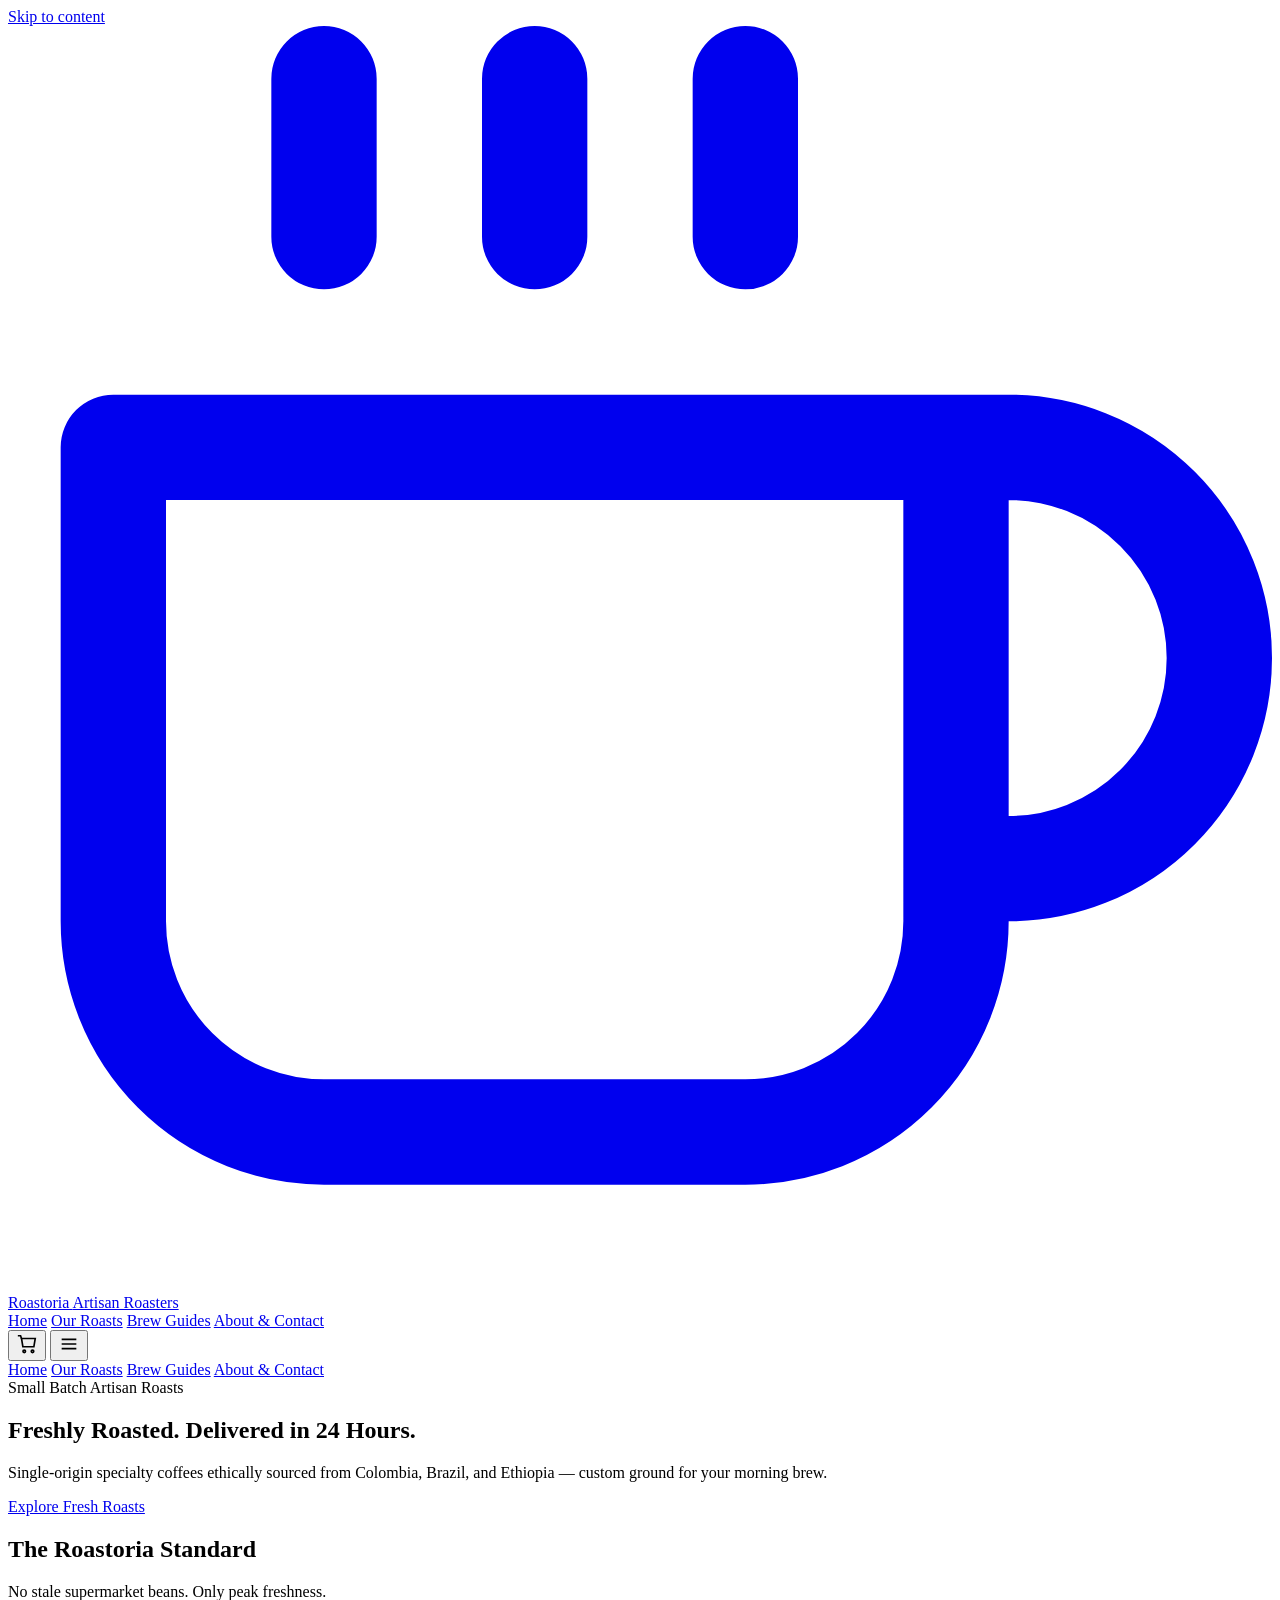
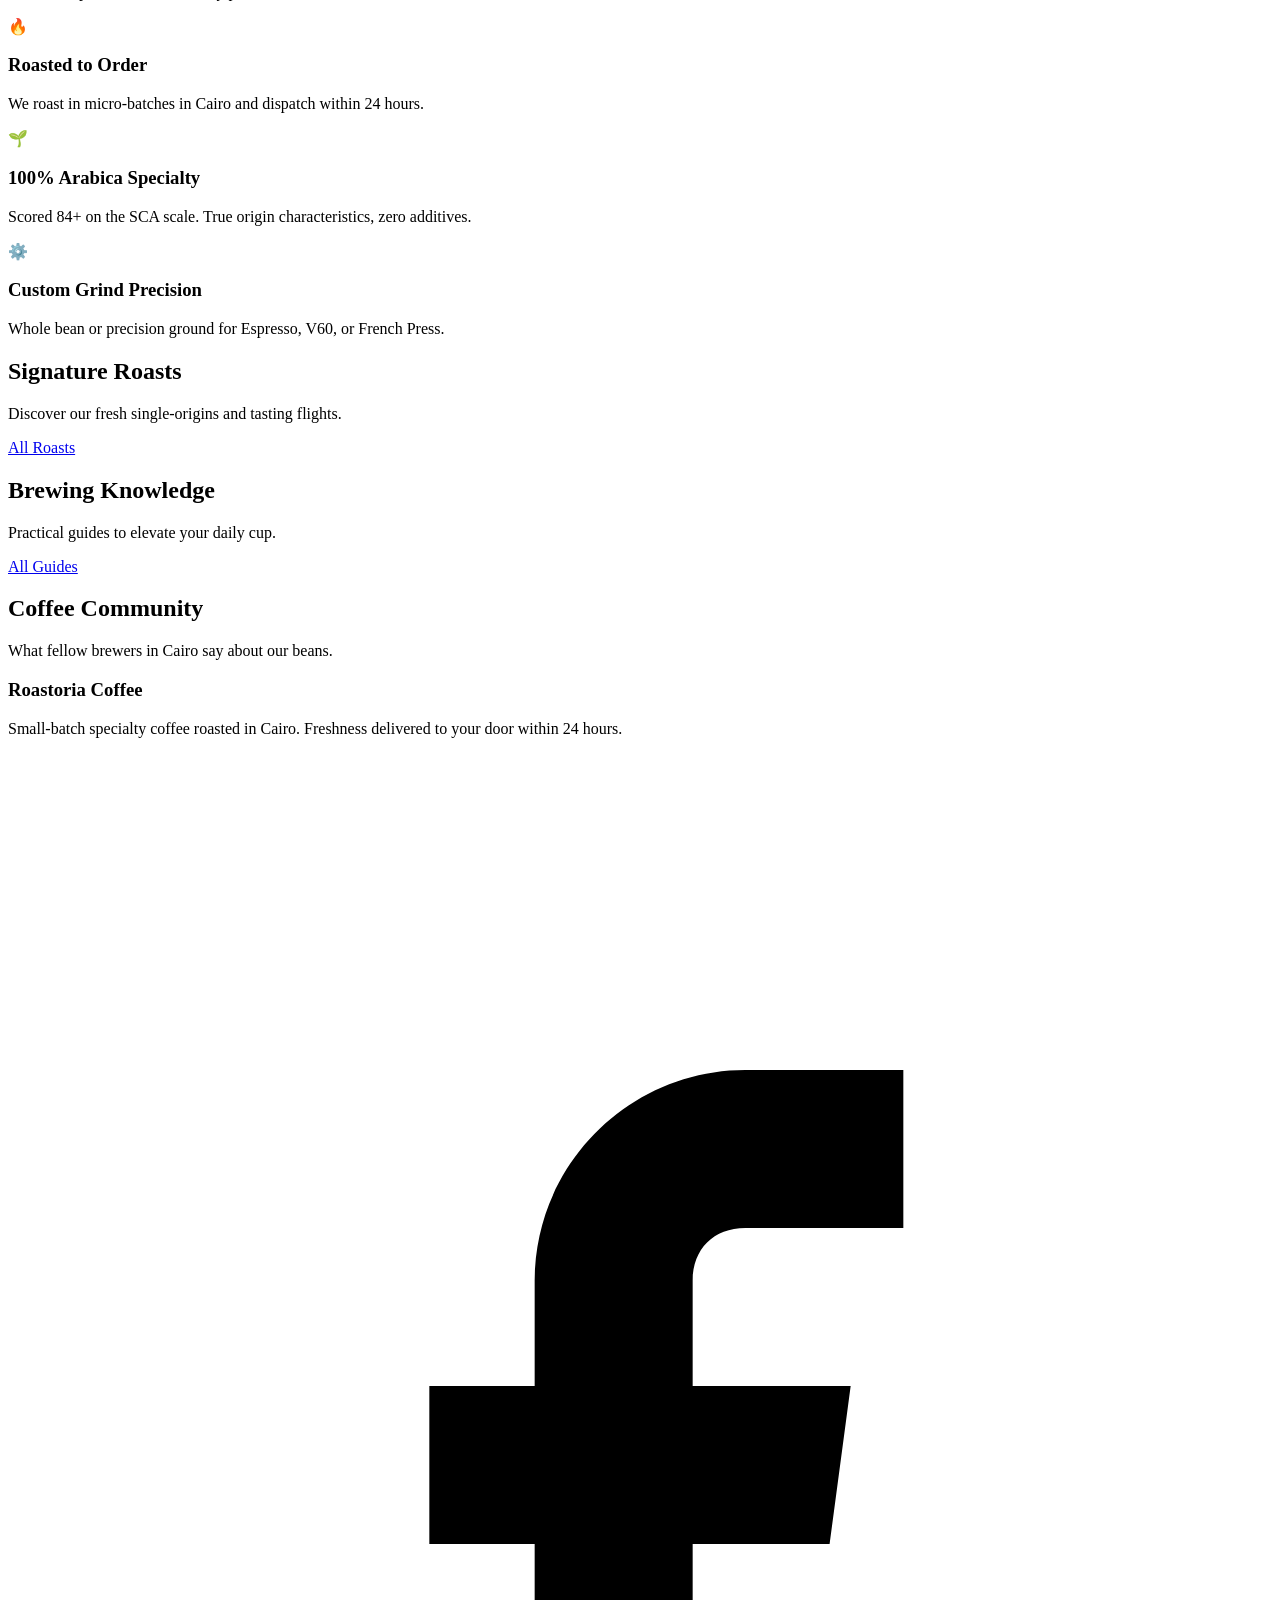
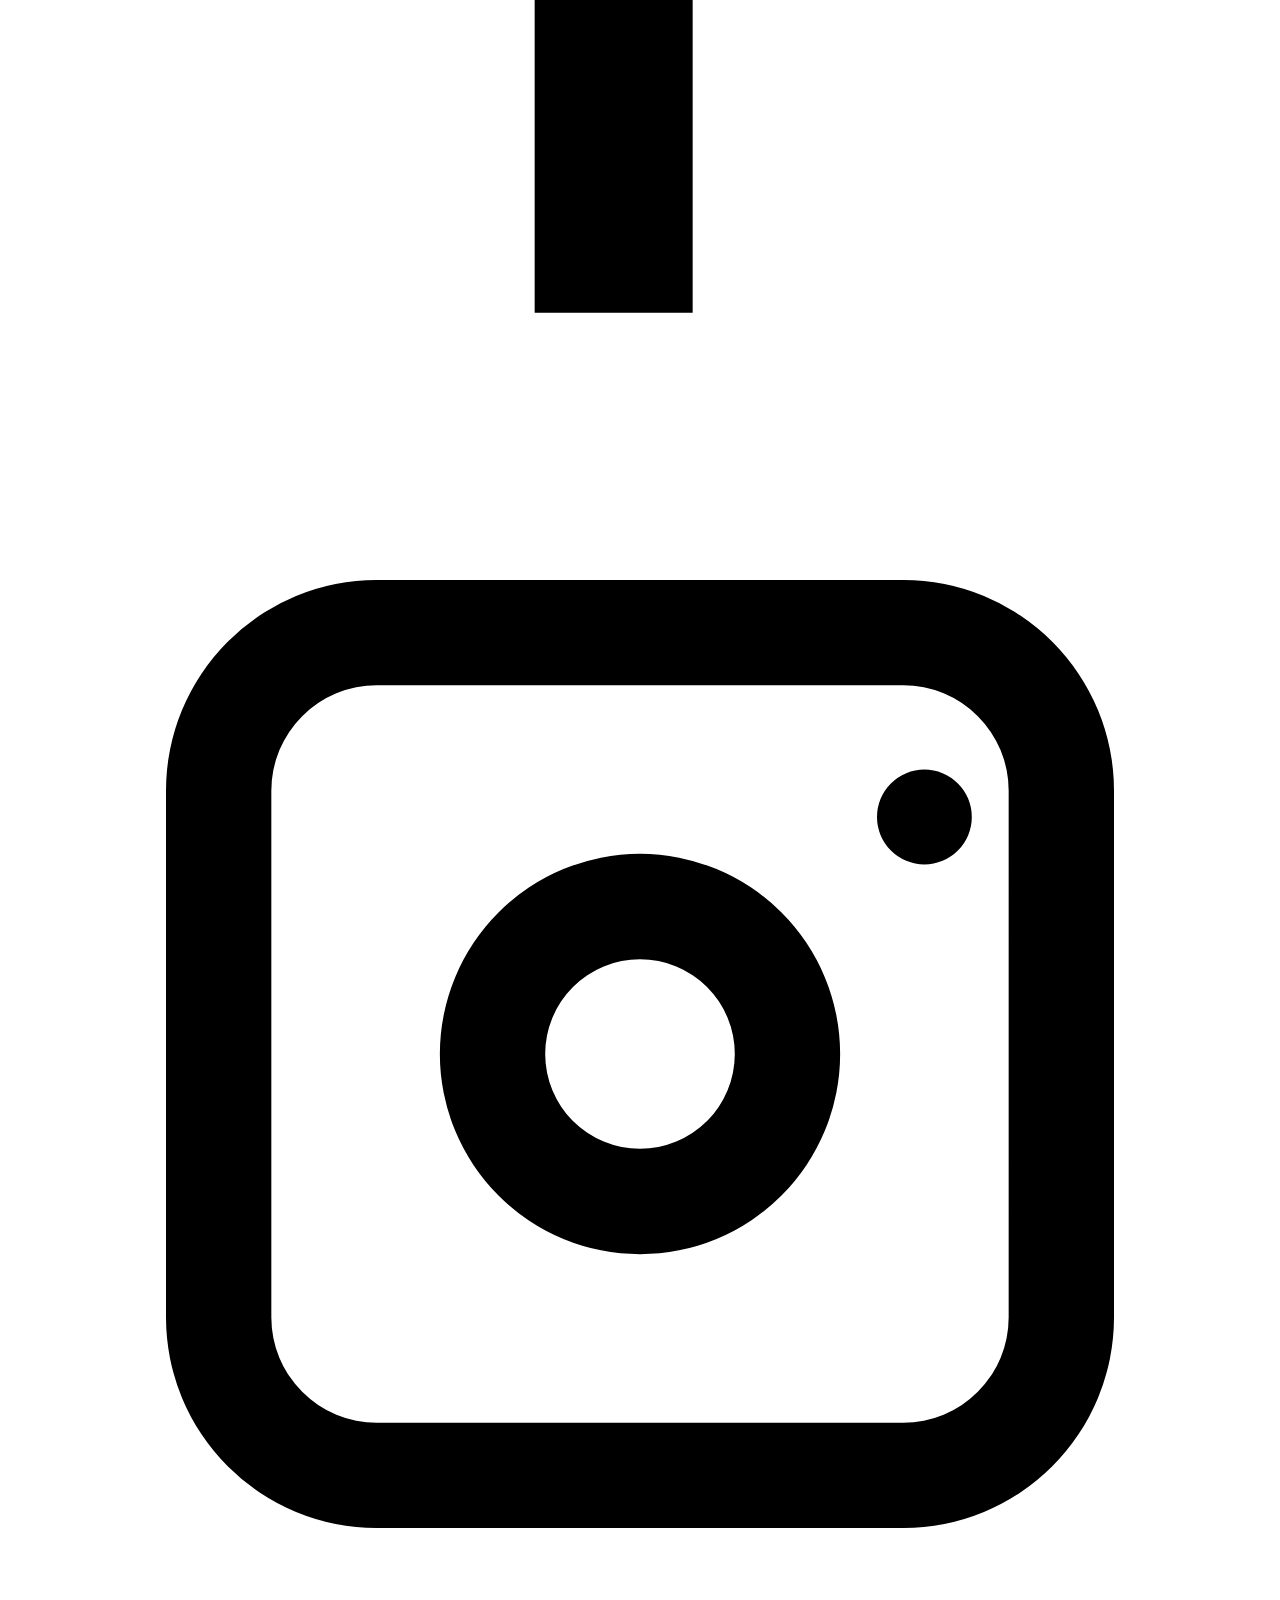
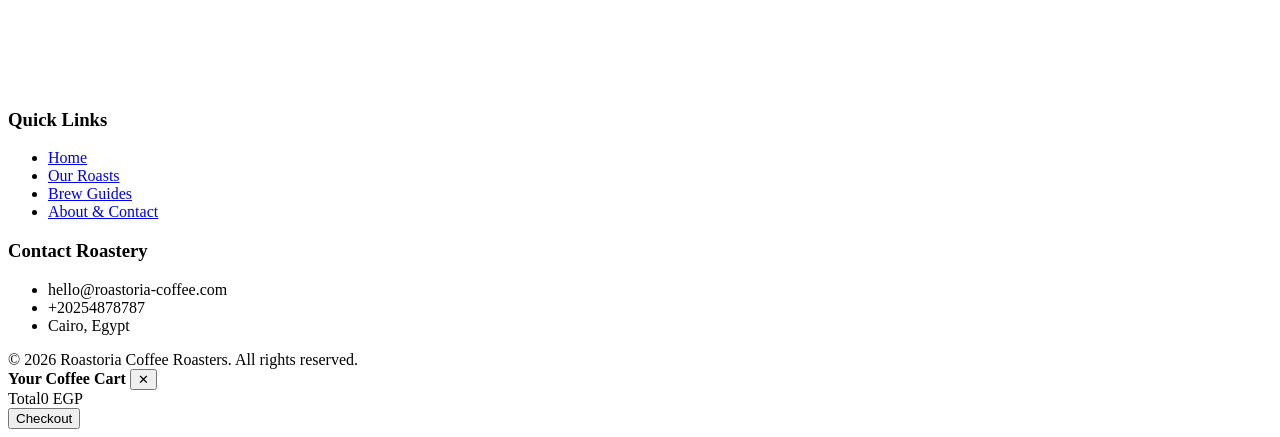
==== index.html @ 7a694ca4 "Add files via upload" ====
<!DOCTYPE html>
<html lang="en" dir="ltr">
<head>
  <meta charset="UTF-8">
  <meta name="viewport" content="width=device-width, initial-scale=1">
  <meta name="description" content="Roastoria — Freshly roasted specialty coffee, delivered to your door in 24 hours.">
  <title>Roastoria | Fresh Specialty Coffee</title>
  <link rel="icon" href="favicon.svg" type="image/svg+xml">
  <link rel="preconnect" href="https://fonts.googleapis.com">
  <link rel="preconnect" href="https://fonts.gstatic.com" crossorigin>
  <link href="https://fonts.googleapis.com/css2?family=Poppins:wght@600;700;800&family=Nunito:wght@400;600;700&display=swap" rel="stylesheet">
  <link rel="stylesheet" href="css/style.css">
</head>
<body data-page="home">
  <a class="skip-link" href="#main">Skip to content</a>

  <header class="header">
    <div class="header__inner">
      <a class="logo" href="index.html" aria-label="Roastoria — Home">
        <span class="logo__mark" aria-hidden="true">
          <svg viewBox="0 0 24 24" fill="none"><path d="M18 8h1a4 4 0 0 1 0 8h-1M2 8h16v9a4 4 0 0 1-4 4H6a4 4 0 0 1-4-4V8zM6 1v3M10 1v3M14 1v3" stroke="currentColor" stroke-width="2" stroke-linecap="round" stroke-linejoin="round"/></svg>
        </span>
        Roastoria
        <span>Artisan Roasters</span>
      </a>
      <nav class="nav" aria-label="Main Navigation">
        <a href="index.html" data-nav="home">Home</a>
        <a href="products.html" data-nav="products">Our Roasts</a>
        <a href="blog.html" data-nav="blog">Brew Guides</a>
        <a href="about.html" data-nav="about">About & Contact</a>
      </nav>
      <div class="header__actions">
        <button class="icon-btn" type="button" data-open-cart aria-label="Shopping Cart">
          <svg width="22" height="22" viewBox="0 0 24 24" fill="none" stroke="currentColor" stroke-width="1.8"><path d="M6 6h15l-1.5 9h-12z"/><path d="M6 6 5 3H2"/><circle cx="9" cy="20" r="1.4"/><circle cx="18" cy="20" r="1.4"/></svg>
          <span class="cart-count" data-cart-count hidden>0</span>
        </button>
        <button class="icon-btn menu-btn" type="button" data-open-menu aria-label="Open Menu">
          <svg width="22" height="22" viewBox="0 0 24 24" fill="none" stroke="currentColor" stroke-width="1.8"><path d="M4 7h16M4 12h16M4 17h16"/></svg>
        </button>
      </div>
    </div>
  </header>

  <div class="nav-overlay" data-close></div>
  <nav class="mobile-nav" aria-label="Mobile Navigation">
    <a href="index.html" data-nav="home">Home</a>
    <a href="products.html" data-nav="products">Our Roasts</a>
    <a href="blog.html" data-nav="blog">Brew Guides</a>
    <a href="about.html" data-nav="about">About & Contact</a>
  </nav>

  <main id="main">
    <section class="hero">
      <div class="container">
        <div class="hero__card" style="background-image:url('https://images.unsplash.com/photo-1447933601403-0c6688de566e?auto=format&fit=crop&w=1600&q=75')">
          <div class="hero__content">
            <div class="eyebrow">Small Batch Artisan Roasts</div>
            <h1>Freshly Roasted. Delivered in 24 Hours.</h1>
            <p>Single-origin specialty coffees ethically sourced from Colombia, Brazil, and Ethiopia — custom ground for your morning brew.</p>
            <a class="btn btn--primary" href="products.html">Explore Fresh Roasts</a>
          </div>
        </div>
      </div>
    </section>

    <section class="section" aria-labelledby="benefits-title">
      <div class="container">
        <div class="section__head">
          <div>
            <h2 id="benefits-title">The Roastoria Standard</h2>
            <p class="muted">No stale supermarket beans. Only peak freshness.</p>
          </div>
        </div>
        <div class="benefits">
          <article class="benefit">
            <div class="benefit__icon" aria-hidden="true">🔥</div>
            <div>
              <h3>Roasted to Order</h3>
              <p>We roast in micro-batches in Cairo and dispatch within 24 hours.</p>
            </div>
          </article>
          <article class="benefit">
            <div class="benefit__icon" aria-hidden="true">🌱</div>
            <div>
              <h3>100% Arabica Specialty</h3>
              <p>Scored 84+ on the SCA scale. True origin characteristics, zero additives.</p>
            </div>
          </article>
          <article class="benefit">
            <div class="benefit__icon" aria-hidden="true">⚙️</div>
            <div>
              <h3>Custom Grind Precision</h3>
              <p>Whole bean or precision ground for Espresso, V60, or French Press.</p>
            </div>
          </article>
        </div>
      </div>
    </section>

    <section class="section section--alt" aria-labelledby="featured-title">
      <div class="container">
        <div class="section__head">
          <div>
            <h2 id="featured-title">Signature Roasts</h2>
            <p class="muted">Discover our fresh single-origins and tasting flights.</p>
          </div>
          <a class="btn btn--ghost btn--sm" href="products.html">All Roasts</a>
        </div>
        <div class="grid grid--4" data-featured></div>
      </div>
    </section>

    <section class="section" aria-labelledby="articles-title">
      <div class="container">
        <div class="section__head">
          <div>
            <h2 id="articles-title">Brewing Knowledge</h2>
            <p class="muted">Practical guides to elevate your daily cup.</p>
          </div>
          <a class="btn btn--ghost btn--sm" href="blog.html">All Guides</a>
        </div>
        <div class="grid grid--3" data-home-articles></div>
      </div>
    </section>

    <section class="section section--alt" aria-labelledby="reviews-title">
      <div class="container">
        <div class="section__head">
          <div>
            <h2 id="reviews-title">Coffee Community</h2>
            <p class="muted">What fellow brewers in Cairo say about our beans.</p>
          </div>
        </div>
        <div class="grid grid--3" data-reviews></div>
      </div>
    </section>
  </main>

  <footer class="footer">
    <div class="container footer__grid">
      <div>
        <h3>Roastoria Coffee</h3>
        <p>Small-batch specialty coffee roasted in Cairo. Freshness delivered to your door within 24 hours.</p>
        <div class="footer__social">
          <a href="https://www.facebook.com/" target="_blank" rel="noopener noreferrer" aria-label="Facebook"><svg viewBox="0 0 24 24"><path d="M14 9h3V6h-3c-2.2 0-4 1.8-4 4v2H8v3h2v7h3v-7h2.6l.4-3H13v-2c0-.6.4-1 1-1z"/></svg></a>
          <a href="https://www.instagram.com/" target="_blank" rel="noopener noreferrer" aria-label="Instagram"><svg viewBox="0 0 24 24"><path d="M7 3h10a4 4 0 0 1 4 4v10a4 4 0 0 1-4 4H7a4 4 0 0 1-4-4V7a4 4 0 0 1 4-4zm10 2H7a2 2 0 0 0-2 2v10a2 2 0 0 0 2 2h10a2 2 0 0 0 2-2V7a2 2 0 0 0-2-2zm-5 3.2A3.8 3.8 0 1 1 8.2 12 3.8 3.8 0 0 1 12 8.2zm0 2A1.8 1.8 0 1 0 13.8 12 1.8 1.8 0 0 0 12 10.2zM17.4 6.6a.9.9 0 1 1-.9.9.9.9 0 0 1 .9-.9z"/></svg></a>
        </div>
      </div>
      <div>
        <h3>Quick Links</h3>
        <ul>
          <li><a href="index.html">Home</a></li>
          <li><a href="products.html">Our Roasts</a></li>
          <li><a href="blog.html">Brew Guides</a></li>
          <li><a href="about.html">About & Contact</a></li>
        </ul>
      </div>
      <div>
        <h3>Contact Roastery</h3>
        <ul>
          <li>hello@roastoria-coffee.com</li>
          <li>+20254878787</li>
          <li>Cairo, Egypt</li>
        </ul>
      </div>
    </div>
    <div class="container footer__copy">© 2026 Roastoria Coffee Roasters. All rights reserved.</div>
  </footer>

  <div class="drawer-overlay" data-drawer-overlay></div>
  <aside class="cart-drawer" aria-label="Shopping Cart">
    <div class="cart-drawer__head">
      <strong>Your Coffee Cart</strong>
      <button class="icon-btn" type="button" data-close aria-label="Close">✕</button>
    </div>
    <div class="cart-drawer__list" data-cart-list></div>
    <div class="cart-drawer__foot">
      <div class="cart-total"><span>Total</span><span data-cart-total>0 EGP</span></div>
      <button class="btn btn--primary" type="button" data-checkout>Checkout</button>
    </div>
  </aside>

  <script src="js/data.js"></script>
  <script src="js/main.js"></script>
</body>
</html>
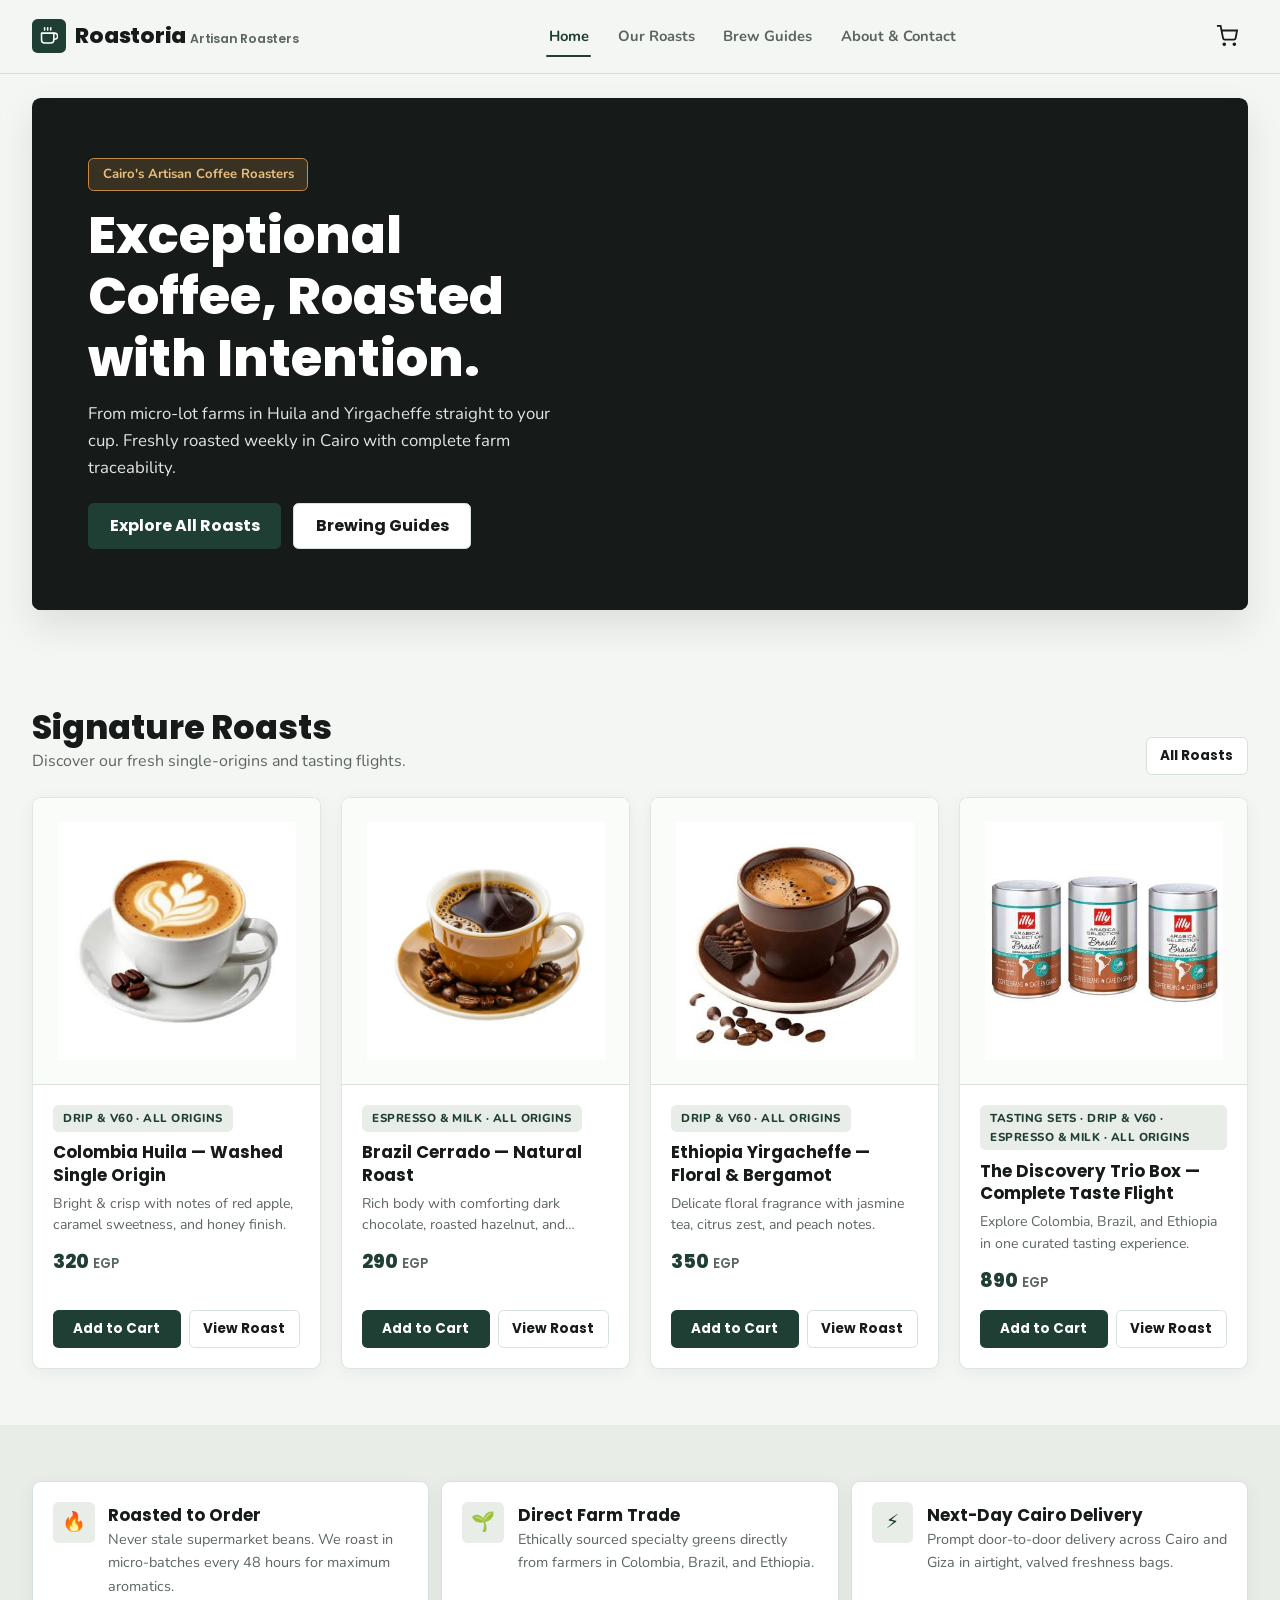
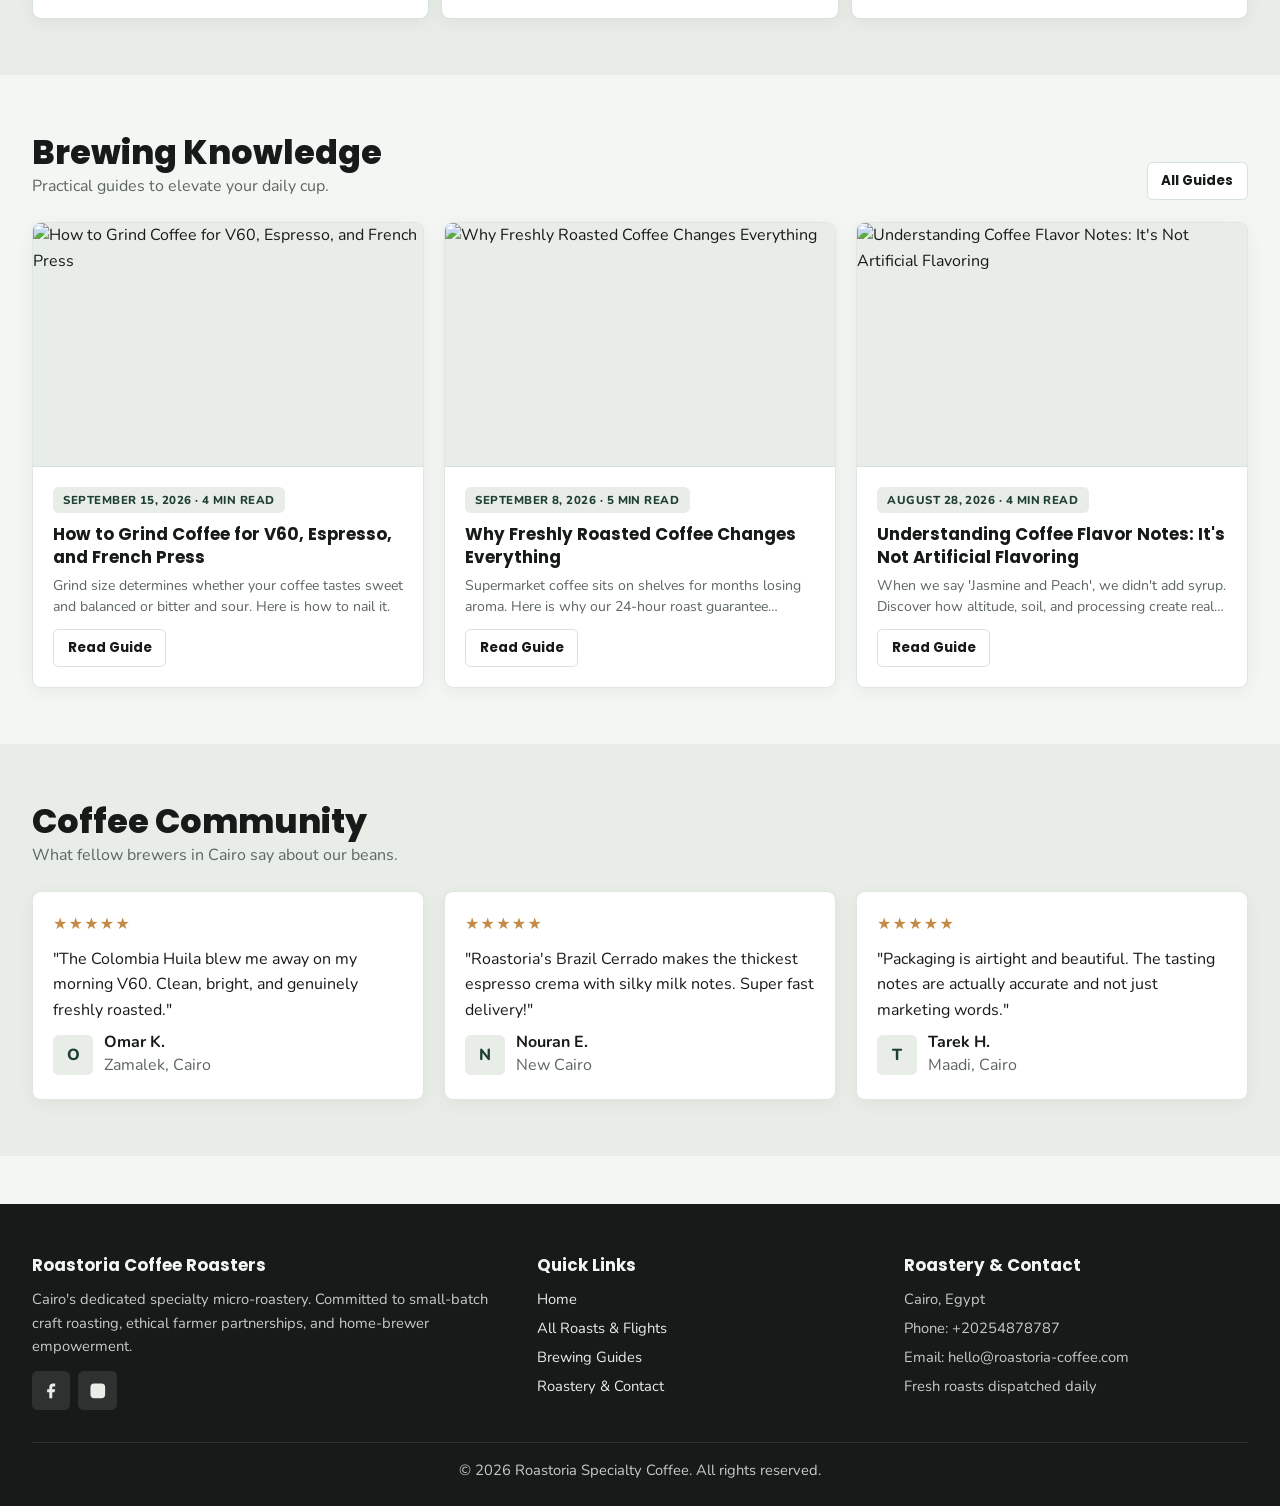
==== commit 47071997: "Add files via upload" ====
--- a/index.html
+++ b/index.html
@@ -1,185 +1,299 @@
 <!DOCTYPE html>
-<html lang="en" dir="ltr">
+<html lang="en">
 <head>
   <meta charset="UTF-8">
-  <meta name="viewport" content="width=device-width, initial-scale=1">
-  <meta name="description" content="Roastoria — Freshly roasted specialty coffee, delivered to your door in 24 hours.">
-  <title>Roastoria | Fresh Specialty Coffee</title>
-  <link rel="icon" href="favicon.svg" type="image/svg+xml">
+  <meta name="viewport" content="width=device-width, initial-scale=1.0">
+  <title>Roastoria — Specialty Coffee Roasters | Cairo</title>
+  <meta name="description" content="Artisan specialty coffee freshly roasted in Cairo, Egypt. Ethical single-origins, handcrafted espresso blends, and curated tasting flights.">
   <link rel="preconnect" href="https://fonts.googleapis.com">
   <link rel="preconnect" href="https://fonts.gstatic.com" crossorigin>
-  <link href="https://fonts.googleapis.com/css2?family=Poppins:wght@600;700;800&family=Nunito:wght@400;600;700&display=swap" rel="stylesheet">
+  <link href="https://fonts.googleapis.com/css2?family=Nunito:wght@400;600;700;800&family=Poppins:wght@600;700;800&display=swap" rel="stylesheet">
   <link rel="stylesheet" href="css/style.css">
 </head>
-<body data-page="home">
-  <a class="skip-link" href="#main">Skip to content</a>
-
+<body>
+  <a href="#main" class="skip-link">Skip to content</a>
+
+  <!-- Header -->
   <header class="header">
     <div class="header__inner">
-      <a class="logo" href="index.html" aria-label="Roastoria — Home">
-        <span class="logo__mark" aria-hidden="true">
-          <svg viewBox="0 0 24 24" fill="none"><path d="M18 8h1a4 4 0 0 1 0 8h-1M2 8h16v9a4 4 0 0 1-4 4H6a4 4 0 0 1-4-4V8zM6 1v3M10 1v3M14 1v3" stroke="currentColor" stroke-width="2" stroke-linecap="round" stroke-linejoin="round"/></svg>
-        </span>
-        Roastoria
-        <span>Artisan Roasters</span>
+      <a href="index.html" class="logo" aria-label="Roastoria Home">
+        <div class="logo__mark">
+          <svg viewBox="0 0 24 24" fill="none" stroke="currentColor" stroke-width="2" stroke-linecap="round" stroke-linejoin="round">
+            <path d="M18 8h1a4 4 0 0 1 0 8h-1"></path>
+            <path d="M2 8h16v9a4 4 0 0 1-4 4H6a4 4 0 0 1-4-4V8z"></path>
+            <line x1="6" y1="1" x2="6" y2="4"></line>
+            <line x1="10" y1="1" x2="10" y2="4"></line>
+            <line x1="14" y1="1" x2="14" y2="4"></line>
+          </svg>
+        </div>
+        <div>Roastoria <span>Artisan Roasters</span></div>
       </a>
+
       <nav class="nav" aria-label="Main Navigation">
-        <a href="index.html" data-nav="home">Home</a>
-        <a href="products.html" data-nav="products">Our Roasts</a>
-        <a href="blog.html" data-nav="blog">Brew Guides</a>
-        <a href="about.html" data-nav="about">About & Contact</a>
+        <a href="index.html" class="is-active">Home</a>
+        <a href="products.html">Our Roasts</a>
+        <a href="articles.html">Brew Guides</a>
+        <a href="about.html">About & Contact</a>
       </nav>
+
       <div class="header__actions">
-        <button class="icon-btn" type="button" data-open-cart aria-label="Shopping Cart">
-          <svg width="22" height="22" viewBox="0 0 24 24" fill="none" stroke="currentColor" stroke-width="1.8"><path d="M6 6h15l-1.5 9h-12z"/><path d="M6 6 5 3H2"/><circle cx="9" cy="20" r="1.4"/><circle cx="18" cy="20" r="1.4"/></svg>
-          <span class="cart-count" data-cart-count hidden>0</span>
+        <button type="button" class="icon-btn" data-cart-toggle aria-label="Open cart">
+          <svg viewBox="0 0 24 24" width="22" height="22" fill="none" stroke="currentColor" stroke-width="2">
+            <circle cx="9" cy="21" r="1"></circle>
+            <circle cx="20" cy="21" r="1"></circle>
+            <path d="M1 1h4l2.68 13.39a2 2 0 0 0 2 1.61h9.72a2 2 0 0 0 2-1.61L23 6H6"></path>
+          </svg>
+          <span class="cart-count" aria-label="Cart items count" style="display:none;">0</span>
         </button>
-        <button class="icon-btn menu-btn" type="button" data-open-menu aria-label="Open Menu">
-          <svg width="22" height="22" viewBox="0 0 24 24" fill="none" stroke="currentColor" stroke-width="1.8"><path d="M4 7h16M4 12h16M4 17h16"/></svg>
+
+        <button type="button" class="icon-btn menu-btn" id="menuToggle" aria-label="Toggle navigation">
+          <svg viewBox="0 0 24 24" width="24" height="24" fill="none" stroke="currentColor" stroke-width="2">
+            <line x1="3" y1="12" x2="21" y2="12"></line>
+            <line x1="3" y1="6" x2="21" y2="6"></line>
+            <line x1="3" y1="18" x2="21" y2="18"></line>
+          </svg>
         </button>
       </div>
     </div>
   </header>
 
-  <div class="nav-overlay" data-close></div>
-  <nav class="mobile-nav" aria-label="Mobile Navigation">
-    <a href="index.html" data-nav="home">Home</a>
-    <a href="products.html" data-nav="products">Our Roasts</a>
-    <a href="blog.html" data-nav="blog">Brew Guides</a>
-    <a href="about.html" data-nav="about">About & Contact</a>
+  <!-- Mobile Navigation Overlay -->
+  <div class="nav-overlay" id="navOverlay"></div>
+  <nav class="mobile-nav" id="mobileNav" aria-label="Mobile Navigation">
+    <a href="index.html" class="is-active">Home</a>
+    <a href="products.html">Our Roasts</a>
+    <a href="articles.html">Brew Guides</a>
+    <a href="about.html">About & Contact</a>
   </nav>
 
   <main id="main">
+    <!-- Hero Section -->
     <section class="hero">
       <div class="container">
-        <div class="hero__card" style="background-image:url('https://images.unsplash.com/photo-1447933601403-0c6688de566e?auto=format&fit=crop&w=1600&q=75')">
+        <div class="hero__card" style="background-image: url('https://images.unsplash.com/photo-1447933601403-0c6688de566e?auto=format&fit=crop&w=1600&q=80');">
           <div class="hero__content">
-            <div class="eyebrow">Small Batch Artisan Roasts</div>
-            <h1>Freshly Roasted. Delivered in 24 Hours.</h1>
-            <p>Single-origin specialty coffees ethically sourced from Colombia, Brazil, and Ethiopia — custom ground for your morning brew.</p>
-            <a class="btn btn--primary" href="products.html">Explore Fresh Roasts</a>
-          </div>
-        </div>
-      </div>
-    </section>
-
-    <section class="section" aria-labelledby="benefits-title">
+            <span class="eyebrow">Cairo's Artisan Coffee Roasters</span>
+            <h1>Exceptional Coffee, Roasted with Intention.</h1>
+            <p>From micro-lot farms in Huila and Yirgacheffe straight to your cup. Freshly roasted weekly in Cairo with complete farm traceability.</p>
+            <div style="display: flex; gap: 0.75rem; flex-wrap: wrap;">
+              <a href="products.html" class="btn btn--primary">Explore All Roasts</a>
+              <a href="articles.html" class="btn btn--ghost">Brewing Guides</a>
+            </div>
+          </div>
+        </div>
+      </div>
+    </section>
+
+    <!-- Signature Roasts (Featured Grid) -->
+    <section class="section">
       <div class="container">
         <div class="section__head">
           <div>
-            <h2 id="benefits-title">The Roastoria Standard</h2>
-            <p class="muted">No stale supermarket beans. Only peak freshness.</p>
-          </div>
-        </div>
+            <h2>Signature Roasts</h2>
+            <p class="muted">Discover our fresh single-origins and tasting flights.</p>
+          </div>
+          <a href="products.html" class="btn btn--ghost btn--sm">All Roasts</a>
+        </div>
+
+        <div class="grid grid--4" id="featuredGrid">
+          <!-- Product 1 -->
+          <article class="product-card" data-category="drip">
+            <a href="product.html?id=1" class="product-card__media">
+              <img src="images/products/p1.jpg" alt="Colombia Huila — Washed Single Origin" loading="lazy">
+            </a>
+            <div class="product-card__body">
+              <span class="badge">Drip & V60 · All Origins</span>
+              <h3><a href="product.html?id=1">Colombia Huila — Washed Single Origin</a></h3>
+              <p>Bright & crisp with notes of red apple, caramel sweetness, and honey finish.</p>
+              <div class="product-card__price">
+                <span class="price">320 <small>EGP</small></span>
+              </div>
+              <div class="card-actions card-actions--dual">
+                <button type="button" class="btn btn--primary btn--sm js-add-cart" data-id="1">Add to Cart</button>
+                <a href="product.html?id=1" class="btn btn--ghost btn--sm">View Roast</a>
+              </div>
+            </div>
+          </article>
+
+          <!-- Product 2 -->
+          <article class="product-card" data-category="espresso">
+            <a href="product.html?id=2" class="product-card__media">
+              <img src="images/products/p2.jpg" alt="Brazil Cerrado — Natural Roast" loading="lazy">
+            </a>
+            <div class="product-card__body">
+              <span class="badge">Espresso & Milk · All Origins</span>
+              <h3><a href="product.html?id=2">Brazil Cerrado — Natural Roast</a></h3>
+              <p>Rich body with comforting dark chocolate, roasted hazelnut, and buttery crema.</p>
+              <div class="product-card__price">
+                <span class="price">290 <small>EGP</small></span>
+              </div>
+              <div class="card-actions card-actions--dual">
+                <button type="button" class="btn btn--primary btn--sm js-add-cart" data-id="2">Add to Cart</button>
+                <a href="product.html?id=2" class="btn btn--ghost btn--sm">View Roast</a>
+              </div>
+            </div>
+          </article>
+
+          <!-- Product 3 -->
+          <article class="product-card" data-category="drip">
+            <a href="product.html?id=3" class="product-card__media">
+              <img src="images/products/p3.jpg" alt="Ethiopia Yirgacheffe — Floral & Bergamot" loading="lazy">
+            </a>
+            <div class="product-card__body">
+              <span class="badge">Drip & V60 · All Origins</span>
+              <h3><a href="product.html?id=3">Ethiopia Yirgacheffe — Floral & Bergamot</a></h3>
+              <p>Delicate floral fragrance with jasmine tea, citrus zest, and peach notes.</p>
+              <div class="product-card__price">
+                <span class="price">350 <small>EGP</small></span>
+              </div>
+              <div class="card-actions card-actions--dual">
+                <button type="button" class="btn btn--primary btn--sm js-add-cart" data-id="3">Add to Cart</button>
+                <a href="product.html?id=3" class="btn btn--ghost btn--sm">View Roast</a>
+              </div>
+            </div>
+          </article>
+
+          <!-- Product 4 -->
+          <article class="product-card" data-category="bundles">
+            <a href="product.html?id=4" class="product-card__media">
+              <img src="images/products/p4.jpg" alt="The Discovery Trio Box — Complete Taste Flight" loading="lazy">
+            </a>
+            <div class="product-card__body">
+              <span class="badge">Tasting Sets · Drip & V60 · Espresso & Milk</span>
+              <h3><a href="product.html?id=4">The Discovery Trio Box — Complete Taste Flight</a></h3>
+              <p>Explore Colombia, Brazil, and Ethiopia in one curated tasting experience.</p>
+              <div class="product-card__price">
+                <span class="price">890 <small>EGP</small></span>
+              </div>
+              <div class="card-actions card-actions--dual">
+                <button type="button" class="btn btn--primary btn--sm js-add-cart" data-id="4">Add to Cart</button>
+                <a href="product.html?id=4" class="btn btn--ghost btn--sm">View Roast</a>
+              </div>
+            </div>
+          </article>
+        </div>
+      </div>
+    </section>
+
+    <!-- Value Propositions / Benefits -->
+    <section class="section section--alt">
+      <div class="container">
         <div class="benefits">
-          <article class="benefit">
-            <div class="benefit__icon" aria-hidden="true">🔥</div>
+          <div class="benefit">
+            <div class="benefit__icon">🔥</div>
             <div>
               <h3>Roasted to Order</h3>
-              <p>We roast in micro-batches in Cairo and dispatch within 24 hours.</p>
-            </div>
-          </article>
-          <article class="benefit">
-            <div class="benefit__icon" aria-hidden="true">🌱</div>
+              <p>Never stale supermarket beans. We roast in micro-batches every 48 hours for maximum aromatics.</p>
+            </div>
+          </div>
+          <div class="benefit">
+            <div class="benefit__icon">🌱</div>
             <div>
-              <h3>100% Arabica Specialty</h3>
-              <p>Scored 84+ on the SCA scale. True origin characteristics, zero additives.</p>
-            </div>
-          </article>
-          <article class="benefit">
-            <div class="benefit__icon" aria-hidden="true">⚙️</div>
+              <h3>Direct Farm Trade</h3>
+              <p>Ethically sourced specialty greens directly from farmers in Colombia, Brazil, and Ethiopia.</p>
+            </div>
+          </div>
+          <div class="benefit">
+            <div class="benefit__icon">⚡</div>
             <div>
-              <h3>Custom Grind Precision</h3>
-              <p>Whole bean or precision ground for Espresso, V60, or French Press.</p>
-            </div>
-          </article>
-        </div>
-      </div>
-    </section>
-
-    <section class="section section--alt" aria-labelledby="featured-title">
+              <h3>Next-Day Cairo Delivery</h3>
+              <p>Prompt door-to-door delivery across Cairo and Giza in airtight, valved freshness bags.</p>
+            </div>
+          </div>
+        </div>
+      </div>
+    </section>
+
+    <!-- Articles / Knowledge Section -->
+    <section class="section">
       <div class="container">
         <div class="section__head">
           <div>
-            <h2 id="featured-title">Signature Roasts</h2>
-            <p class="muted">Discover our fresh single-origins and tasting flights.</p>
-          </div>
-          <a class="btn btn--ghost btn--sm" href="products.html">All Roasts</a>
-        </div>
-        <div class="grid grid--4" data-featured></div>
-      </div>
-    </section>
-
-    <section class="section" aria-labelledby="articles-title">
+            <h2>Brewing Knowledge</h2>
+            <p class="muted">Practical guides to elevate your daily cup.</p>
+          </div>
+          <a href="articles.html" class="btn btn--ghost btn--sm">All Guides</a>
+        </div>
+        <div class="grid grid--3" id="articlesGrid"></div>
+      </div>
+    </section>
+
+    <!-- Customer Reviews -->
+    <section class="section section--alt">
       <div class="container">
         <div class="section__head">
           <div>
-            <h2 id="articles-title">Brewing Knowledge</h2>
-            <p class="muted">Practical guides to elevate your daily cup.</p>
-          </div>
-          <a class="btn btn--ghost btn--sm" href="blog.html">All Guides</a>
-        </div>
-        <div class="grid grid--3" data-home-articles></div>
-      </div>
-    </section>
-
-    <section class="section section--alt" aria-labelledby="reviews-title">
-      <div class="container">
-        <div class="section__head">
-          <div>
-            <h2 id="reviews-title">Coffee Community</h2>
+            <h2>Coffee Community</h2>
             <p class="muted">What fellow brewers in Cairo say about our beans.</p>
           </div>
         </div>
-        <div class="grid grid--3" data-reviews></div>
+        <div class="grid grid--3" id="reviewsGrid"></div>
       </div>
     </section>
   </main>
 
-  <footer class="footer">
-    <div class="container footer__grid">
-      <div>
-        <h3>Roastoria Coffee</h3>
-        <p>Small-batch specialty coffee roasted in Cairo. Freshness delivered to your door within 24 hours.</p>
-        <div class="footer__social">
-          <a href="https://www.facebook.com/" target="_blank" rel="noopener noreferrer" aria-label="Facebook"><svg viewBox="0 0 24 24"><path d="M14 9h3V6h-3c-2.2 0-4 1.8-4 4v2H8v3h2v7h3v-7h2.6l.4-3H13v-2c0-.6.4-1 1-1z"/></svg></a>
-          <a href="https://www.instagram.com/" target="_blank" rel="noopener noreferrer" aria-label="Instagram"><svg viewBox="0 0 24 24"><path d="M7 3h10a4 4 0 0 1 4 4v10a4 4 0 0 1-4 4H7a4 4 0 0 1-4-4V7a4 4 0 0 1 4-4zm10 2H7a2 2 0 0 0-2 2v10a2 2 0 0 0 2 2h10a2 2 0 0 0 2-2V7a2 2 0 0 0-2-2zm-5 3.2A3.8 3.8 0 1 1 8.2 12 3.8 3.8 0 0 1 12 8.2zm0 2A1.8 1.8 0 1 0 13.8 12 1.8 1.8 0 0 0 12 10.2zM17.4 6.6a.9.9 0 1 1-.9.9.9.9 0 0 1 .9-.9z"/></svg></a>
-        </div>
-      </div>
-      <div>
-        <h3>Quick Links</h3>
-        <ul>
-          <li><a href="index.html">Home</a></li>
-          <li><a href="products.html">Our Roasts</a></li>
-          <li><a href="blog.html">Brew Guides</a></li>
-          <li><a href="about.html">About & Contact</a></li>
-        </ul>
-      </div>
-      <div>
-        <h3>Contact Roastery</h3>
-        <ul>
-          <li>hello@roastoria-coffee.com</li>
-          <li>+20254878787</li>
-          <li>Cairo, Egypt</li>
-        </ul>
-      </div>
+  <!-- Cart Drawer -->
+  <div class="drawer-overlay" id="drawerOverlay"></div>
+  <aside class="cart-drawer" id="cartDrawer" aria-label="Shopping Cart" aria-hidden="true">
+    <div class="cart-drawer__head">
+      <h3>Your Coffee Box</h3>
+      <button type="button" class="icon-btn" id="closeCart" aria-label="Close cart">✕</button>
     </div>
-    <div class="container footer__copy">© 2026 Roastoria Coffee Roasters. All rights reserved.</div>
-  </footer>
-
-  <div class="drawer-overlay" data-drawer-overlay></div>
-  <aside class="cart-drawer" aria-label="Shopping Cart">
-    <div class="cart-drawer__head">
-      <strong>Your Coffee Cart</strong>
-      <button class="icon-btn" type="button" data-close aria-label="Close">✕</button>
-    </div>
-    <div class="cart-drawer__list" data-cart-list></div>
-    <div class="cart-drawer__foot">
-      <div class="cart-total"><span>Total</span><span data-cart-total>0 EGP</span></div>
-      <button class="btn btn--primary" type="button" data-checkout>Checkout</button>
+    <div class="cart-drawer__list" id="cartList"></div>
+    <div class="cart-drawer__foot" id="cartFoot" style="display: none;">
+      <div class="cart-total">
+        <span>Subtotal</span>
+        <span id="cartTotal">0 EGP</span>
+      </div>
+      <button type="button" class="btn btn--primary" id="checkoutBtn">Proceed to Checkout</button>
     </div>
   </aside>
 
+  <!-- Footer -->
+  <footer class="footer">
+    <div class="container">
+      <div class="footer__grid">
+        <div>
+          <h3>Roastoria Coffee Roasters</h3>
+          <p>Cairo's dedicated specialty micro-roastery. Committed to small-batch craft roasting, ethical farmer partnerships, and home-brewer empowerment.</p>
+          <div class="footer__social">
+            <a href="https://facebook.com" target="_blank" rel="noopener" aria-label="Facebook">
+              <svg viewBox="0 0 24 24"><path d="M18 2h-3a5 5 0 0 0-5 5v3H7v4h3v8h4v-8h3l1-4h-4V7a1 1 0 0 1 1-1h3z"></path></svg>
+            </a>
+            <a href="https://instagram.com" target="_blank" rel="noopener" aria-label="Instagram">
+              <svg viewBox="0 0 24 24"><rect x="2" y="2" width="20" height="20" rx="5" ry="5"></rect><path d="M16 11.37A4 4 0 1 1 12.63 8 4 4 0 0 1 16 11.37z"></path><line x1="17.5" y1="6.5" x2="17.51" y2="6.5"></line></svg>
+            </a>
+          </div>
+        </div>
+
+        <div>
+          <h3>Quick Links</h3>
+          <ul>
+            <li><a href="index.html">Home</a></li>
+            <li><a href="products.html">All Roasts & Flights</a></li>
+            <li><a href="articles.html">Brewing Guides</a></li>
+            <li><a href="about.html">Roastery & Contact</a></li>
+          </ul>
+        </div>
+
+        <div>
+          <h3>Roastery & Contact</h3>
+          <ul>
+            <li>Cairo, Egypt</li>
+            <li>Phone: +20254878787</li>
+            <li>Email: hello@roastoria-coffee.com</li>
+            <li>Fresh roasts dispatched daily</li>
+          </ul>
+        </div>
+      </div>
+
+      <div class="footer__copy">
+        <p>© 2026 Roastoria Specialty Coffee. All rights reserved.</p>
+      </div>
+    </div>
+  </footer>
+
+  <!-- Scripts -->
   <script src="js/data.js"></script>
   <script src="js/main.js"></script>
 </body>
--- a/css/style.css
+++ b/css/style.css
@@ -0,0 +1,1272 @@
+/* Roastoria — Specialty Coffee Roasters Design System */
+/* Nordic Clean Roast & Sharp Modern Floating Cards */
+:root {
+  --bg: #F4F6F4;
+  --bg-alt: #E8EDE8;
+  --surface: #FFFFFF;
+  --teal: #1F3F34;
+  --teal-dark: #142B23;
+  --teal-soft: #DDE7E1;
+  --gold: #C28B47;
+  --ink: #161A18;
+  --ink-soft: #5C6660;
+  --line: #D8E2DC;
+  
+  --radius: 0.55rem;
+  --radius-sm: 0.35rem;
+  
+  --shadow-sm: 0 4px 18px rgba(22, 26, 24, 0.05);
+  --shadow: 0 16px 36px rgba(22, 26, 24, 0.10);
+  
+  --header: 4.25rem;
+  --max: 76rem;
+  --font: "Nunito", system-ui, sans-serif;
+  --font-heading: "Poppins", system-ui, sans-serif;
+}
+
+*,
+*::before,
+*::after {
+  box-sizing: border-box;
+  margin: 0;
+  padding: 0;
+}
+
+html {
+  scroll-behavior: smooth;
+}
+
+body {
+  font-family: var(--font);
+  background: var(--bg);
+  color: var(--ink);
+  line-height: 1.6;
+  min-height: 100vh;
+  overflow-x: hidden;
+}
+
+h1, h2, h3, h4, .logo, .btn {
+  font-family: var(--font-heading);
+}
+
+img {
+  max-width: 100%;
+  display: block;
+  height: auto;
+}
+
+a {
+  color: inherit;
+  text-decoration: none;
+}
+
+button, input, textarea, select {
+  font: inherit;
+}
+
+button {
+  cursor: pointer;
+  border: 0;
+  background: none;
+}
+
+ul {
+  list-style: none;
+}
+
+.skip-link {
+  position: absolute;
+  inset-inline-start: 1rem;
+  top: -4rem;
+  z-index: 100;
+  background: var(--teal);
+  color: #fff;
+  padding: 0.5rem 1rem;
+  border-radius: var(--radius-sm);
+}
+
+.skip-link:focus {
+  top: 0.75rem;
+}
+
+.container {
+  width: min(100% - 2.5rem, var(--max));
+  margin-inline: auto;
+}
+
+/* ===== Header ===== */
+.header {
+  position: sticky;
+  top: 0;
+  z-index: 50;
+  height: var(--header);
+  display: flex;
+  align-items: center;
+  background: rgba(244, 246, 244, 0.95);
+  backdrop-filter: blur(14px);
+  border-bottom: 1px solid var(--line);
+}
+
+.header__inner {
+  display: flex;
+  align-items: center;
+  justify-content: space-between;
+  gap: 0.75rem;
+  width: min(100% - 2.5rem, var(--max));
+  margin-inline: auto;
+}
+
+.logo {
+  display: flex;
+  align-items: center;
+  gap: 0.55rem;
+  font-weight: 800;
+  font-size: 1.35rem;
+  letter-spacing: -0.01em;
+  color: var(--ink);
+}
+
+.logo__mark {
+  width: 2.15rem;
+  height: 2.15rem;
+  border-radius: var(--radius-sm);
+  background: var(--teal);
+  display: grid;
+  place-items: center;
+  color: #fff;
+  flex-shrink: 0;
+}
+
+svg {
+  max-width: 100%;
+  max-height: 100%;
+}
+
+.logo__mark svg {
+  width: 1.15rem;
+  height: 1.15rem;
+  display: block;
+}
+
+.logo span {
+  color: var(--ink-soft);
+  font-weight: 600;
+  font-size: 0.78rem;
+  display: none;
+}
+
+.nav {
+  display: none;
+}
+
+.nav a {
+  color: var(--ink-soft);
+  font-weight: 700;
+  font-size: 0.92rem;
+  padding: 0.35rem 0.15rem;
+  position: relative;
+}
+
+.nav a:hover,
+.nav a.is-active {
+  color: var(--teal);
+}
+
+.nav a.is-active::after {
+  content: "";
+  position: absolute;
+  right: 0;
+  left: 0;
+  bottom: -0.2rem;
+  height: 2px;
+  background: var(--teal);
+  border-radius: 2px;
+}
+
+.header__actions {
+  display: flex;
+  align-items: center;
+  gap: 0.35rem;
+}
+
+.icon-btn {
+  width: 2.6rem;
+  height: 2.6rem;
+  border-radius: var(--radius-sm);
+  display: grid;
+  place-items: center;
+  color: var(--ink);
+  position: relative;
+  transition: background 0.2s;
+}
+
+.icon-btn:hover {
+  background: var(--bg-alt);
+}
+
+.cart-count {
+  position: absolute;
+  top: 0.2rem;
+  inset-inline-end: 0.2rem;
+  min-width: 1.1rem;
+  height: 1.1rem;
+  padding: 0 0.25rem;
+  border-radius: 999px;
+  background: var(--teal);
+  color: #fff;
+  font-size: 0.68rem;
+  font-weight: 700;
+  display: grid;
+  place-items: center;
+}
+
+.menu-btn {
+  display: grid;
+}
+
+.nav-overlay,
+.drawer-overlay {
+  position: fixed;
+  inset: 0;
+  background: rgba(22, 26, 24, 0.45);
+  opacity: 0;
+  visibility: hidden;
+  transition: 0.25s;
+  z-index: 60;
+}
+
+.nav-overlay.is-open,
+.drawer-overlay.is-open {
+  opacity: 1;
+  visibility: visible;
+}
+
+.mobile-nav {
+  position: fixed;
+  top: 0;
+  bottom: 0;
+  left: 0;
+  width: min(20rem, 86vw);
+  background: var(--surface);
+  z-index: 70;
+  padding: 1.25rem;
+  transform: translateX(-110%);
+  transition: transform 0.3s ease;
+  display: flex;
+  flex-direction: column;
+  gap: 0.35rem;
+  box-shadow: var(--shadow);
+}
+
+.mobile-nav.is-open {
+  transform: translateX(0);
+}
+
+.mobile-nav a {
+  padding: 0.85rem 0.6rem;
+  border-radius: var(--radius-sm);
+  font-weight: 700;
+  color: var(--ink);
+}
+
+.mobile-nav a.is-active,
+.mobile-nav a:hover {
+  background: var(--bg-alt);
+  color: var(--teal);
+}
+
+/* ===== Buttons ===== */
+.btn {
+  display: inline-flex;
+  align-items: center;
+  justify-content: center;
+  gap: 0.4rem;
+  min-height: 2.85rem;
+  padding: 0.55rem 1.35rem;
+  border-radius: var(--radius-sm);
+  font-weight: 700;
+  transition: all 0.25s ease;
+  text-align: center;
+}
+
+.btn--primary {
+  background: var(--teal);
+  color: #fff;
+}
+
+.btn--primary:hover {
+  background: var(--teal-dark);
+  transform: translateY(-2px);
+  box-shadow: 0 6px 16px rgba(31, 63, 52, 0.25);
+}
+
+.btn--ghost {
+  background: #fff;
+  color: var(--ink);
+  border: 1px solid var(--line);
+}
+
+.btn--ghost:hover {
+  border-color: var(--teal);
+  background: var(--bg-alt);
+  color: var(--teal);
+}
+
+.btn--sm {
+  min-height: 2.35rem;
+  padding: 0.35rem 0.85rem;
+  font-size: 0.84rem;
+}
+
+/* ===== Hero ===== */
+.hero {
+  padding: 1.5rem 0 2.5rem;
+}
+
+.hero__card {
+  position: relative;
+  overflow: hidden;
+  border-radius: var(--radius);
+  min-height: 28rem;
+  display: grid;
+  align-items: end;
+  background: var(--ink) center / cover no-repeat;
+  box-shadow: var(--shadow);
+}
+
+.hero__card::after {
+  content: "";
+  position: absolute;
+  inset: 0;
+  background: linear-gradient(
+    to top,
+    rgba(22, 26, 24, 0.94) 15%,
+    rgba(22, 26, 24, 0.50) 60%,
+    rgba(22, 26, 24, 0.20)
+  );
+}
+
+.hero__content {
+  position: relative;
+  z-index: 1;
+  padding: 2rem 1.5rem;
+  color: #fff;
+}
+
+.eyebrow {
+  display: inline-flex;
+  align-items: center;
+  gap: 0.4rem;
+  background: rgba(194, 139, 71, 0.2);
+  border: 1px solid var(--gold);
+  color: #E8BF7F;
+  padding: 0.3rem 0.85rem;
+  border-radius: var(--radius-sm);
+  font-size: 0.82rem;
+  font-weight: 700;
+  margin-bottom: 0.85rem;
+}
+
+.hero h1 {
+  font-size: clamp(1.8rem, 6vw, 3.2rem);
+  line-height: 1.2;
+  font-weight: 800;
+  margin-bottom: 0.75rem;
+}
+
+.hero p {
+  color: rgba(244, 246, 244, 0.92);
+  margin-bottom: 1.35rem;
+  max-width: 34rem;
+  font-size: 1.05rem;
+}
+
+/* ===== Sections ===== */
+.section {
+  padding: 2.5rem 0;
+}
+
+.section--alt {
+  background: var(--bg-alt);
+}
+
+.section__head {
+  display: flex;
+  flex-wrap: wrap;
+  align-items: flex-end;
+  justify-content: space-between;
+  gap: 0.75rem 1rem;
+  margin-bottom: 1.4rem;
+}
+
+.section__head h2,
+.page-hero h1,
+.article h1 {
+  font-size: clamp(1.4rem, 3.5vw, 2.1rem);
+  line-height: 1.3;
+  font-weight: 800;
+}
+
+.muted {
+  color: var(--ink-soft);
+}
+
+.page-hero {
+  padding: 2rem 0 0.5rem;
+}
+
+.page-hero p {
+  color: var(--ink-soft);
+  max-width: 38rem;
+  margin-top: 0.4rem;
+}
+
+/* ===== Grid & Cards ===== */
+.grid {
+  display: grid;
+  gap: 1.25rem;
+}
+
+.grid--2, .grid--3, .grid--4 {
+  grid-template-columns: 1fr;
+}
+
+.product-card, 
+.article-card, 
+.review-card, 
+.info-card, 
+.form-card {
+  background: var(--surface);
+  border: 1px solid rgba(216, 226, 220, 0.8);
+  border-radius: var(--radius);
+  box-shadow: var(--shadow-sm);
+  transition: transform 0.35s cubic-bezier(0.16, 1, 0.3, 1), 
+              box-shadow 0.35s cubic-bezier(0.16, 1, 0.3, 1),
+              border-color 0.35s ease;
+  overflow: hidden;
+}
+
+.product-card:hover, 
+.article-card:hover {
+  transform: translateY(-6px);
+  box-shadow: var(--shadow);
+  border-color: var(--teal);
+}
+
+.product-card {
+  display: flex;
+  flex-direction: column;
+  height: 100%;
+}
+
+.product-card__media {
+  display: flex;
+  align-items: center;
+  justify-content: center;
+  position: relative;
+  aspect-ratio: 1 / 1;
+  background: #FAFCFA;
+  border-bottom: 1px solid var(--line);
+  overflow: hidden;
+  padding: 1.5rem;
+}
+
+.product-card__media img {
+  width: 100%;
+  height: 100%;
+  object-fit: contain;
+  transition: transform 0.4s cubic-bezier(0.16, 1, 0.3, 1);
+}
+
+.product-card:hover .product-card__media img {
+  transform: scale(1.08);
+}
+
+.article-card__media {
+  display: block;
+  position: relative;
+  aspect-ratio: 16 / 10;
+  background: var(--bg-alt);
+  overflow: hidden;
+  border-bottom: 1px solid var(--line);
+}
+
+.article-card__media img {
+  position: absolute;
+  inset: 0;
+  width: 100%;
+  height: 100%;
+  object-fit: cover;
+  transition: transform 0.4s ease;
+}
+
+.article-card:hover img {
+  transform: scale(1.05);
+}
+
+.product-card__body, 
+.article-card__body, 
+.review-card, 
+.info-card, 
+.form-card {
+  padding: 1.25rem;
+}
+
+.product-card__body {
+  display: flex;
+  flex-direction: column;
+  flex-grow: 1;
+}
+
+.badge {
+  display: inline-block;
+  background: var(--bg-alt);
+  color: var(--teal);
+  font-size: 0.72rem;
+  letter-spacing: 0.04em;
+  text-transform: uppercase;
+  font-weight: 800;
+  padding: 0.25rem 0.65rem;
+  border-radius: var(--radius-sm);
+  margin-bottom: 0.6rem;
+  align-self: flex-start;
+}
+
+.product-card h3, .article-card h3 {
+  font-size: 1.05rem;
+  font-weight: 700;
+  line-height: 1.35;
+  margin-bottom: 0.4rem;
+  min-height: 2.7rem;
+}
+
+.product-card p, .article-card p {
+  color: var(--ink-soft);
+  font-size: 0.88rem;
+  line-height: 1.5;
+  display: -webkit-box;
+  -webkit-line-clamp: 2;
+  -webkit-box-orient: vertical;
+  overflow: hidden;
+  margin-bottom: 0.75rem;
+  min-height: 2.6rem;
+}
+
+/* السعر في الكارت */
+.product-card__price {
+  margin-bottom: 0.85rem;
+  display: flex;
+  align-items: center;
+  justify-content: flex-start;
+}
+
+.price {
+  font-weight: 800;
+  color: var(--teal);
+  font-size: 1.2rem;
+  font-family: var(--font-heading);
+}
+
+.price small {
+  font-weight: 600;
+  font-size: 0.82rem;
+  color: var(--ink-soft);
+}
+
+/* تنسيق الزرين (Add to Cart + View Roast) */
+.card-actions {
+  margin-top: auto;
+  width: 100%;
+}
+
+.card-actions--dual {
+  display: grid;
+  grid-template-columns: 1.2fr 1fr;
+  gap: 0.5rem;
+}
+
+.card-actions--dual .btn {
+  width: 100%;
+  white-space: nowrap;
+}
+
+/* ===== Article Page ===== */
+.article-cover {
+  width: 100%;
+  border-radius: var(--radius);
+  overflow: hidden;
+  background: var(--bg-alt);
+  margin: 1.5rem 0 2rem 0;
+  display: block;
+}
+
+.article-cover img {
+  position: static;
+  width: 100%;
+  height: auto;
+  max-height: 28rem;
+  object-fit: cover;
+  display: block;
+}
+
+.article-meta {
+  color: var(--ink-soft);
+  font-size: 0.9rem;
+  display: flex;
+  gap: 0.75rem;
+  flex-wrap: wrap;
+}
+
+.article-body {
+  display: block;
+  clear: both;
+  width: 100%;
+}
+
+.article-body p {
+  margin-bottom: 1.25rem;
+  font-size: 1.05rem;
+  line-height: 1.8;
+  color: var(--ink);
+}
+
+/* ===== Filters ===== */
+.filters {
+  display: flex;
+  flex-wrap: wrap;
+  gap: 0.45rem;
+  margin: 1.1rem 0 1.35rem;
+}
+
+.filter-btn {
+  padding: 0.45rem 1rem;
+  border-radius: var(--radius-sm);
+  border: 1px solid var(--line);
+  background: #fff;
+  color: var(--ink-soft);
+  font-weight: 700;
+  font-size: 0.88rem;
+  transition: all 0.2s ease;
+}
+
+.filter-btn.is-active, .filter-btn:hover {
+  background: var(--teal);
+  border-color: var(--teal);
+  color: #fff;
+}
+
+.product-card.is-hidden {
+  display: none;
+}
+
+.empty-state {
+  display: none;
+  text-align: center;
+  padding: 2rem 1rem;
+  color: var(--ink-soft);
+}
+
+.empty-state.is-visible {
+  display: block;
+}
+
+/* ===== Reviews ===== */
+.review-card {
+  display: flex;
+  flex-direction: column;
+  gap: 0.55rem;
+}
+
+.stars {
+  color: var(--gold);
+  letter-spacing: 0.08em;
+}
+
+.review-card footer {
+  margin-top: auto;
+  display: flex;
+  align-items: center;
+  gap: 0.7rem;
+}
+
+.avatar {
+  width: 2.5rem;
+  height: 2.5rem;
+  border-radius: var(--radius-sm);
+  display: grid;
+  place-items: center;
+  background: var(--bg-alt);
+  color: var(--teal);
+  font-weight: 800;
+}
+
+.review-card strong {
+  display: block;
+  line-height: 1.3;
+}
+
+/* ===== Benefits ===== */
+.benefits {
+  display: grid;
+  gap: 0.75rem;
+}
+
+.benefit {
+  display: flex;
+  gap: 0.85rem;
+  align-items: flex-start;
+  padding: 1.25rem;
+  background: #fff;
+  border: 1px solid var(--line);
+  border-radius: var(--radius);
+  box-shadow: var(--shadow-sm);
+}
+
+.benefit__icon {
+  width: 2.6rem;
+  height: 2.6rem;
+  border-radius: var(--radius-sm);
+  background: var(--bg-alt);
+  color: var(--teal);
+  display: grid;
+  place-items: center;
+  flex-shrink: 0;
+  font-size: 1.2rem;
+}
+
+.benefit h3 {
+  font-size: 1.05rem;
+  font-weight: 700;
+}
+
+.benefit p {
+  color: var(--ink-soft);
+  font-size: 0.9rem;
+}
+
+/* ===== About ===== */
+.about-hero {
+  display: grid;
+  gap: 1.25rem;
+  align-items: center;
+}
+
+.about-hero__media {
+  border-radius: var(--radius);
+  overflow: hidden;
+  min-height: 14rem;
+  background: var(--bg-alt);
+  border: 1px solid var(--line);
+}
+
+.about-hero__media img {
+  width: 100%;
+  height: 100%;
+  object-fit: cover;
+  min-height: 16rem;
+}
+
+.chips {
+  display: flex;
+  flex-wrap: wrap;
+  gap: 0.45rem;
+  margin-top: 0.9rem;
+}
+
+.chip {
+  background: #fff;
+  border: 1px solid var(--line);
+  padding: 0.35rem 0.8rem;
+  border-radius: var(--radius-sm);
+  font-size: 0.88rem;
+  font-weight: 700;
+}
+
+.social-row {
+  display: flex;
+  flex-wrap: wrap;
+  gap: 0.6rem;
+  margin-top: 0.9rem;
+}
+
+.social-btn {
+  display: inline-flex;
+  align-items: center;
+  gap: 0.45rem;
+  padding: 0.55rem 1rem;
+  border-radius: var(--radius-sm);
+  background: #fff;
+  border: 1px solid var(--line);
+  font-weight: 700;
+}
+
+.social-btn:hover {
+  border-color: var(--teal);
+  color: var(--teal);
+  background: var(--bg-alt);
+}
+
+/* ===== Forms ===== */
+.form {
+  display: grid;
+  gap: 0.85rem;
+}
+
+.field label {
+  display: block;
+  font-weight: 700;
+  margin-bottom: 0.3rem;
+  font-size: 0.92rem;
+}
+
+.field input, .field textarea {
+  width: 100%;
+  border: 1px solid var(--line);
+  background: #fff;
+  border-radius: var(--radius-sm);
+  padding: 0.75rem 0.95rem;
+  color: var(--ink);
+  outline: none;
+}
+
+.field input:focus, .field textarea:focus {
+  border-color: var(--teal);
+  box-shadow: 0 0 0 3px rgba(31, 63, 52, 0.15);
+}
+
+.field textarea {
+  min-height: 8rem;
+  resize: vertical;
+}
+
+.form-note {
+  font-size: 0.85rem;
+  color: var(--ink-soft);
+}
+
+.form-success {
+  display: none;
+  background: var(--bg-alt);
+  color: var(--teal);
+  border-radius: var(--radius-sm);
+  padding: 0.85rem 1rem;
+  font-weight: 700;
+}
+
+.form-success.is-visible {
+  display: block;
+}
+
+.field-error {
+  color: #b42318;
+  font-size: 0.82rem;
+  margin-top: 0.25rem;
+  display: none;
+}
+
+.field.is-invalid .field-error {
+  display: block;
+}
+
+.field.is-invalid input, .field.is-invalid textarea {
+  border-color: #e3a29c;
+}
+
+/* ===== Footer ===== */
+.footer {
+  margin-top: 3rem;
+  background: var(--ink);
+  color: var(--bg);
+  padding: 3rem 0 1.5rem;
+}
+
+.footer a {
+  color: var(--bg-alt);
+}
+
+.footer a:hover {
+  color: #fff;
+}
+
+.footer__grid {
+  display: grid;
+  gap: 1.5rem;
+}
+
+.footer h3 {
+  font-size: 1.05rem;
+  margin-bottom: 0.6rem;
+  font-weight: 700;
+}
+
+.footer p, .footer li {
+  color: rgba(244, 246, 244, 0.8);
+  font-size: 0.92rem;
+}
+
+.footer li + li {
+  margin-top: 0.35rem;
+}
+
+.footer__social {
+  display: flex;
+  gap: 0.5rem;
+  margin-top: 0.8rem;
+}
+
+.footer__social a {
+  width: 2.4rem;
+  height: 2.4rem;
+  border-radius: var(--radius-sm);
+  display: grid;
+  place-items: center;
+  background: rgba(255, 255, 255, 0.1);
+}
+
+.footer__social svg, .social-btn svg {
+  width: 1.1rem;
+  height: 1.1rem;
+  fill: currentColor;
+}
+
+.footer__copy {
+  margin-top: 2rem;
+  padding-top: 1rem;
+  border-top: 1px solid rgba(255, 255, 255, 0.1);
+  font-size: 0.85rem;
+  color: rgba(244, 246, 244, 0.6);
+  text-align: center;
+}
+
+/* ===== Cart Drawer ===== */
+.cart-drawer {
+  position: fixed;
+  top: 0;
+  bottom: 0;
+  right: 0;
+  width: min(22rem, 92vw);
+  background: #fff;
+  z-index: 80;
+  display: flex;
+  flex-direction: column;
+  transform: translateX(110%);
+  transition: transform 0.3s ease;
+  box-shadow: var(--shadow);
+}
+
+.cart-drawer.is-open {
+  transform: translateX(0);
+}
+
+.cart-drawer__head {
+  display: flex;
+  align-items: center;
+  justify-content: space-between;
+  padding: 1rem 1.1rem;
+  border-bottom: 1px solid var(--line);
+}
+
+.cart-drawer__list {
+  flex: 1;
+  overflow: auto;
+  padding: 1rem;
+  display: grid;
+  gap: 0.75rem;
+  align-content: start;
+}
+
+.cart-item {
+  display: grid;
+  grid-template-columns: 4rem 1fr auto;
+  gap: 0.7rem;
+  align-items: center;
+}
+
+.cart-item img {
+  width: 4rem;
+  height: 4rem;
+  object-fit: contain;
+  border-radius: var(--radius-sm);
+  background: #ffffff;
+  border: 1px solid var(--line);
+  padding: 0.25rem;
+}
+
+.cart-item h4 {
+  font-size: 0.92rem;
+  font-weight: 700;
+  line-height: 1.35;
+}
+
+.qty {
+  display: inline-flex;
+  align-items: center;
+  gap: 0.35rem;
+  margin-top: 0.25rem;
+}
+
+.qty button {
+  width: 1.6rem;
+  height: 1.6rem;
+  border-radius: var(--radius-sm);
+  background: var(--bg-alt);
+  font-weight: 700;
+}
+
+.cart-drawer__foot {
+  padding: 1rem 1.1rem 1.25rem;
+  border-top: 1px solid var(--line);
+  display: grid;
+  gap: 0.7rem;
+}
+
+.cart-total {
+  display: flex;
+  justify-content: space-between;
+  font-weight: 800;
+  font-family: var(--font-heading);
+}
+
+.cart-empty {
+  color: var(--ink-soft);
+  text-align: center;
+  padding: 2rem 0.5rem;
+}
+
+/* ===== Toast ===== */
+.toast {
+  position: fixed;
+  bottom: 1.1rem;
+  left: 50%;
+  transform: translate(-50%, 120%);
+  background: var(--ink);
+  color: #fff;
+  padding: 0.75rem 1.2rem;
+  border-radius: var(--radius-sm);
+  z-index: 100;
+  font-weight: 700;
+  font-size: 0.9rem;
+  transition: transform 0.3s ease;
+  white-space: nowrap;
+}
+
+.toast.is-visible {
+  transform: translate(-50%, 0);
+}
+
+/* ===== Responsive Media Queries ===== */
+@media (min-width: 720px) {
+  .logo span {
+    display: inline;
+  }
+
+  .grid--2 {
+    grid-template-columns: 1fr 1fr;
+  }
+
+  .grid--3, .grid--4 {
+    grid-template-columns: repeat(2, 1fr);
+  }
+
+  .hero__card {
+    min-height: 32rem;
+    align-items: center;
+  }
+
+  .hero__content {
+    padding: 3.5rem 3.5rem;
+    max-width: 38rem;
+  }
+
+  .benefits {
+    grid-template-columns: repeat(3, 1fr);
+  }
+
+  .about-hero {
+    grid-template-columns: 1.05fr 0.95fr;
+  }
+
+  .footer__grid {
+    grid-template-columns: 1.4fr 1fr 1fr;
+  }
+}
+
+@media (min-width: 1024px) {
+  :root {
+    --header: 4.6rem;
+  }
+
+  .menu-btn {
+    display: none;
+  }
+
+  .nav {
+    display: flex;
+    align-items: center;
+    gap: 1.5rem;
+  }
+
+  .grid--3 {
+    grid-template-columns: repeat(3, 1fr);
+  }
+
+  .grid--4 {
+    grid-template-columns: repeat(4, 1fr);
+  }
+
+  .section {
+    padding: 3.5rem 0;
+  }
+}
+
+/* ===== Product Details PDP ===== */
+.breadcrumb {
+  display: flex;
+  flex-wrap: wrap;
+  gap: 0.4rem;
+  align-items: center;
+  color: var(--ink-soft);
+  font-size: 0.9rem;
+  margin-bottom: 1.1rem;
+}
+
+.breadcrumb a:hover {
+  color: var(--teal);
+}
+
+.product-detail {
+  display: grid;
+  gap: 1.35rem;
+}
+
+.product-detail__media {
+  background: #ffffff;
+  border: 1px solid var(--line);
+  border-radius: var(--radius);
+  overflow: hidden;
+  padding: 1.5rem;
+  display: flex;
+  align-items: center;
+  justify-content: center;
+  box-shadow: var(--shadow-sm);
+}
+
+.product-detail__media img {
+  width: 100%;
+  aspect-ratio: 1;
+  object-fit: contain;
+}
+
+.product-detail__info h1 {
+  font-size: clamp(1.45rem, 3vw, 2.1rem);
+  line-height: 1.3;
+  margin: 0.25rem 0 0.35rem;
+}
+
+.product-rating {
+  color: var(--gold);
+  font-weight: 700;
+  margin-bottom: 0.7rem;
+}
+
+.product-detail__price {
+  font-size: 1.4rem;
+  margin: 0.9rem 0;
+}
+
+.specs {
+  display: grid;
+  gap: 0.55rem;
+  margin-bottom: 1.1rem;
+}
+
+.specs > div {
+  display: flex;
+  justify-content: space-between;
+  gap: 1rem;
+  padding-bottom: 0.5rem;
+  border-bottom: 1px solid var(--line);
+}
+
+.specs dt {
+  color: var(--ink-soft);
+  font-weight: 600;
+}
+
+.specs dd {
+  font-weight: 700;
+}
+
+.pdp-actions {
+  display: flex;
+  flex-wrap: wrap;
+  gap: 0.65rem;
+  align-items: center;
+  margin-bottom: 1.4rem;
+}
+
+.qty-box {
+  display: inline-flex;
+  align-items: center;
+  border: 1px solid var(--line);
+  border-radius: var(--radius-sm);
+  background: #fff;
+  overflow: hidden;
+}
+
+.qty-box button {
+  width: 2.5rem;
+  height: 2.7rem;
+  font-weight: 700;
+  font-size: 1.1rem;
+}
+
+.qty-box input {
+  width: 2.6rem;
+  border: 0;
+  text-align: center;
+  background: transparent;
+  color: var(--ink);
+}
+
+.pdp-block h2 {
+  font-size: 1.1rem;
+  font-weight: 700;
+  margin-bottom: 0.55rem;
+}
+
+.pdp-block + .pdp-block {
+  margin-top: 1.15rem;
+}
+
+.benefits-list {
+  display: grid;
+  gap: 0.4rem;
+}
+
+.benefits-list li {
+  position: relative;
+  padding-left: 1.35rem;
+  color: var(--ink-soft);
+}
+
+.benefits-list li::before {
+  content: "✓";
+  position: absolute;
+  left: 0;
+  color: var(--teal);
+  font-weight: 800;
+}
+
+@media (min-width: 720px) {
+  .product-detail {
+    grid-template-columns: 0.95fr 1.05fr;
+    align-items: start;
+    gap: 2rem;
+  }
+
+  .product-detail__media {
+    position: sticky;
+    top: calc(var(--header) + 1rem);
+  }
+}
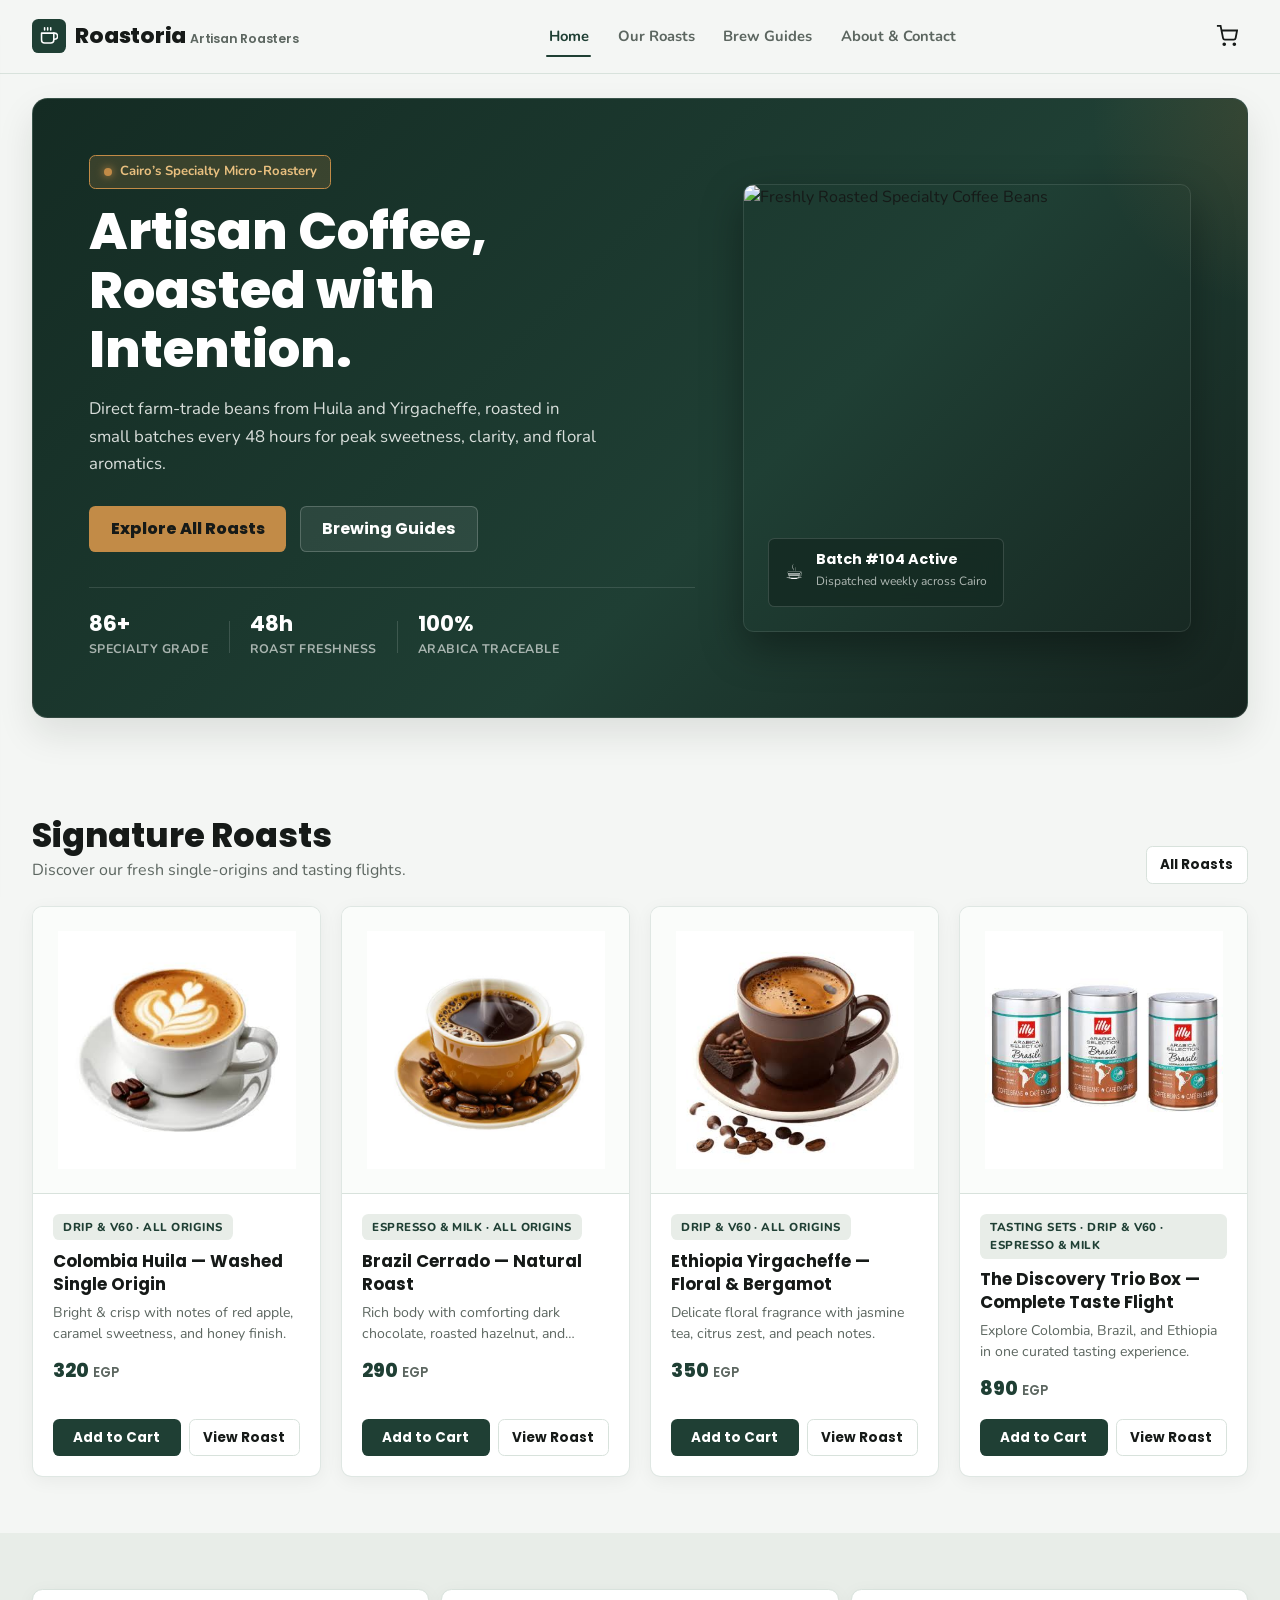
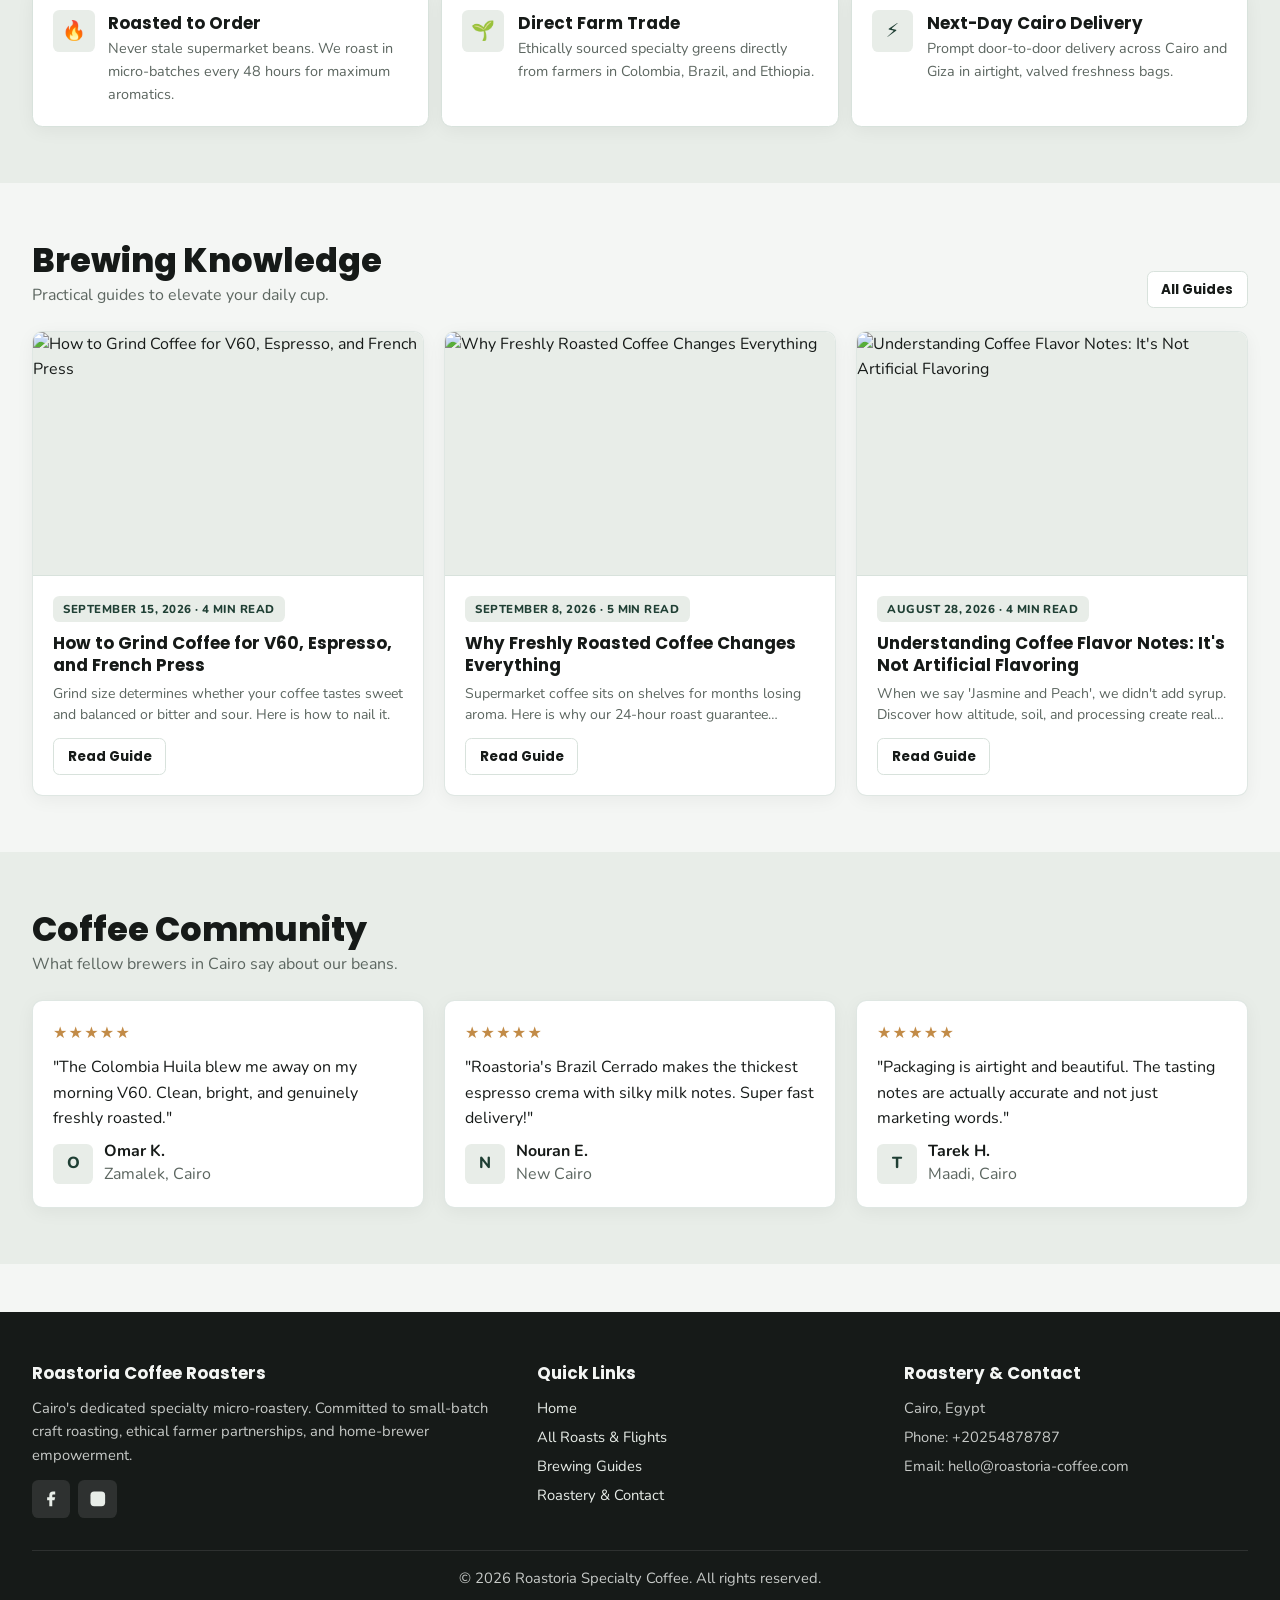
==== commit 6fedcb4b: "Add files via upload" ====
--- a/index.html
+++ b/index.html
@@ -67,24 +67,57 @@
   </nav>
 
   <main id="main">
-    <!-- Hero Section -->
-    <section class="hero">
+    <!-- Modern Split-Hero Section -->
+    <section class="hero hero--split">
       <div class="container">
-        <div class="hero__card" style="background-image: url('https://images.unsplash.com/photo-1447933601403-0c6688de566e?auto=format&fit=crop&w=1600&q=80');">
-          <div class="hero__content">
-            <span class="eyebrow">Cairo's Artisan Coffee Roasters</span>
-            <h1>Exceptional Coffee, Roasted with Intention.</h1>
-            <p>From micro-lot farms in Huila and Yirgacheffe straight to your cup. Freshly roasted weekly in Cairo with complete farm traceability.</p>
-            <div style="display: flex; gap: 0.75rem; flex-wrap: wrap;">
+        <div class="hero__grid">
+          <div class="hero__content-box">
+            <div class="eyebrow">
+              <span class="eyebrow__dot"></span> Cairo’s Specialty Micro-Roastery
+            </div>
+            <h1>Artisan Coffee, Roasted with Intention.</h1>
+            <p>Direct farm-trade beans from Huila and Yirgacheffe, roasted in small batches every 48 hours for peak sweetness, clarity, and floral aromatics.</p>
+            
+            <div class="hero__actions">
               <a href="products.html" class="btn btn--primary">Explore All Roasts</a>
               <a href="articles.html" class="btn btn--ghost">Brewing Guides</a>
             </div>
+
+            <div class="hero__stats">
+              <div class="stat">
+                <strong>86+</strong>
+                <span>Specialty Grade</span>
+              </div>
+              <div class="stat__divider"></div>
+              <div class="stat">
+                <strong>48h</strong>
+                <span>Roast Freshness</span>
+              </div>
+              <div class="stat__divider"></div>
+              <div class="stat">
+                <strong>100%</strong>
+                <span>Arabica Traceable</span>
+              </div>
+            </div>
+          </div>
+
+          <div class="hero__visual">
+            <div class="hero__img-frame">
+              <img src="https://images.unsplash.com/photo-1447933601403-0c6688de566e?auto=format&fit=crop&w=1200&q=80" alt="Freshly Roasted Specialty Coffee Beans">
+              <div class="hero__float-badge">
+                <span class="badge-icon">☕</span>
+                <div>
+                  <h4>Batch #104 Active</h4>
+                  <small>Dispatched weekly across Cairo</small>
+                </div>
+              </div>
+            </div>
           </div>
         </div>
       </div>
     </section>
 
-    <!-- Signature Roasts (Featured Grid) -->
+    <!-- Signature Roasts -->
     <section class="section">
       <div class="container">
         <div class="section__head">
@@ -175,7 +208,7 @@
       </div>
     </section>
 
-    <!-- Value Propositions / Benefits -->
+    <!-- Value Propositions -->
     <section class="section section--alt">
       <div class="container">
         <div class="benefits">
@@ -204,7 +237,7 @@
       </div>
     </section>
 
-    <!-- Articles / Knowledge Section -->
+    <!-- Brew Guides -->
     <section class="section">
       <div class="container">
         <div class="section__head">
@@ -214,11 +247,54 @@
           </div>
           <a href="articles.html" class="btn btn--ghost btn--sm">All Guides</a>
         </div>
-        <div class="grid grid--3" id="articlesGrid"></div>
+        <div class="grid grid--3" id="articlesGrid">
+          <!-- Guide 1 -->
+          <article class="article-card">
+            <a href="article.html?id=1" class="article-card__media">
+              <img src="https://images.unsplash.com/photo-1514432324607-a09d9b4aefdd?auto=format&fit=crop&w=800&q=75" alt="How to Grind Coffee" loading="lazy">
+            </a>
+            <div class="article-card__body">
+              <span class="badge">4 min read</span>
+              <h3><a href="article.html?id=1">How to Grind Coffee for V60, Espresso, and French Press</a></h3>
+              <p>Grind size determines whether your coffee tastes sweet and balanced or bitter and sour.</p>
+              <div class="card-actions">
+                <a href="article.html?id=1" class="btn btn--ghost btn--sm">Read Guide</a>
+              </div>
+            </div>
+          </article>
+          <!-- Guide 2 -->
+          <article class="article-card">
+            <a href="article.html?id=2" class="article-card__media">
+              <img src="https://images.unsplash.com/photo-1447933601403-0c6688de566e?auto=format&fit=crop&w=800&q=75" alt="Freshly Roasted Coffee" loading="lazy">
+            </a>
+            <div class="article-card__body">
+              <span class="badge">5 min read</span>
+              <h3><a href="article.html?id=2">Why Freshly Roasted Coffee Changes Everything</a></h3>
+              <p>Supermarket coffee sits on shelves for months losing aroma. Here is why freshness matters.</p>
+              <div class="card-actions">
+                <a href="article.html?id=2" class="btn btn--ghost btn--sm">Read Guide</a>
+              </div>
+            </div>
+          </article>
+          <!-- Guide 3 -->
+          <article class="article-card">
+            <a href="article.html?id=3" class="article-card__media">
+              <img src="https://images.unsplash.com/photo-1495474472287-4d71bcdd2085?auto=format&fit=crop&w=800&q=75" alt="Flavor Notes" loading="lazy">
+            </a>
+            <div class="article-card__body">
+              <span class="badge">4 min read</span>
+              <h3><a href="article.html?id=3">Understanding Coffee Flavor Notes: It's Not Artificial</a></h3>
+              <p>When we say 'Jasmine and Peach', discover how altitude and processing create real flavor.</p>
+              <div class="card-actions">
+                <a href="article.html?id=3" class="btn btn--ghost btn--sm">Read Guide</a>
+              </div>
+            </div>
+          </article>
+        </div>
       </div>
     </section>
 
-    <!-- Customer Reviews -->
+    <!-- Reviews -->
     <section class="section section--alt">
       <div class="container">
         <div class="section__head">
@@ -227,7 +303,41 @@
             <p class="muted">What fellow brewers in Cairo say about our beans.</p>
           </div>
         </div>
-        <div class="grid grid--3" id="reviewsGrid"></div>
+        <div class="grid grid--3" id="reviewsGrid">
+          <article class="review-card">
+            <div class="stars">★★★★★</div>
+            <p>"The Colombia Huila blew me away on my morning V60. Clean, bright, and genuinely freshly roasted."</p>
+            <footer>
+              <div class="avatar">O</div>
+              <div>
+                <strong>Omar K.</strong>
+                <span class="muted">Zamalek, Cairo</span>
+              </div>
+            </footer>
+          </article>
+          <article class="review-card">
+            <div class="stars">★★★★★</div>
+            <p>"Roastoria's Brazil Cerrado makes the thickest espresso crema with silky milk notes. Super fast delivery!"</p>
+            <footer>
+              <div class="avatar">N</div>
+              <div>
+                <strong>Nouran E.</strong>
+                <span class="muted">New Cairo</span>
+              </div>
+            </footer>
+          </article>
+          <article class="review-card">
+            <div class="stars">★★★★★</div>
+            <p>"Packaging is airtight and beautiful. The tasting notes are actually accurate and not just marketing words."</p>
+            <footer>
+              <div class="avatar">T</div>
+              <div>
+                <strong>Tarek H.</strong>
+                <span class="muted">Maadi, Cairo</span>
+              </div>
+            </footer>
+          </article>
+        </div>
       </div>
     </section>
   </main>
@@ -282,7 +392,6 @@
             <li>Cairo, Egypt</li>
             <li>Phone: +20254878787</li>
             <li>Email: hello@roastoria-coffee.com</li>
-            <li>Fresh roasts dispatched daily</li>
           </ul>
         </div>
       </div>
@@ -294,7 +403,6 @@
   </footer>
 
   <!-- Scripts -->
-  <script src="js/data.js"></script>
   <script src="js/main.js"></script>
 </body>
 </html>
--- a/css/style.css
+++ b/css/style.css
@@ -12,8 +12,8 @@
   --ink-soft: #5C6660;
   --line: #D8E2DC;
   
-  --radius: 0.55rem;
-  --radius-sm: 0.35rem;
+  --radius: 0.65rem;
+  --radius-sm: 0.4rem;
   
   --shadow-sm: 0 4px 18px rgba(22, 26, 24, 0.05);
   --shadow: 0 16px 36px rgba(22, 26, 24, 0.10);
@@ -135,11 +135,6 @@
   place-items: center;
   color: #fff;
   flex-shrink: 0;
-}
-
-svg {
-  max-width: 100%;
-  max-height: 100%;
 }
 
 .logo__mark svg {
@@ -318,70 +313,198 @@
   font-size: 0.84rem;
 }
 
-/* ===== Hero ===== */
-.hero {
+/* ===== Modern Split Hero (Roastoria Distinct Identity) ===== */
+.hero--split {
   padding: 1.5rem 0 2.5rem;
 }
 
-.hero__card {
+.hero__grid {
+  display: grid;
+  grid-template-columns: 1fr;
+  gap: 2rem;
+  background: linear-gradient(135deg, #142B23 0%, #1F3F34 60%, #16241F 100%);
+  border-radius: calc(var(--radius) * 1.5);
+  padding: 2.2rem 1.75rem;
+  box-shadow: var(--shadow);
+  border: 1px solid rgba(216, 226, 220, 0.15);
   position: relative;
   overflow: hidden;
-  border-radius: var(--radius);
-  min-height: 28rem;
-  display: grid;
-  align-items: end;
-  background: var(--ink) center / cover no-repeat;
-  box-shadow: var(--shadow);
-}
-
-.hero__card::after {
+}
+
+.hero__grid::before {
   content: "";
   position: absolute;
-  inset: 0;
-  background: linear-gradient(
-    to top,
-    rgba(22, 26, 24, 0.94) 15%,
-    rgba(22, 26, 24, 0.50) 60%,
-    rgba(22, 26, 24, 0.20)
-  );
-}
-
-.hero__content {
-  position: relative;
-  z-index: 1;
-  padding: 2rem 1.5rem;
-  color: #fff;
+  top: -30%;
+  right: -20%;
+  width: 25rem;
+  height: 25rem;
+  background: radial-gradient(circle, rgba(194, 139, 71, 0.18) 0%, transparent 70%);
+  border-radius: 50%;
+  pointer-events: none;
+}
+
+.hero__content-box {
+  display: flex;
+  flex-direction: column;
+  justify-content: center;
+  z-index: 2;
+}
+
+.hero__content-box h1 {
+  color: #FFFFFF;
+  font-size: clamp(2rem, 4.5vw, 3.2rem);
+  line-height: 1.15;
+  font-weight: 800;
+  margin: 0.85rem 0 1rem;
+}
+
+.hero__content-box p {
+  color: rgba(244, 246, 244, 0.88);
+  font-size: 1.05rem;
+  line-height: 1.65;
+  margin-bottom: 1.75rem;
+  max-width: 32rem;
 }
 
 .eyebrow {
   display: inline-flex;
   align-items: center;
-  gap: 0.4rem;
+  gap: 0.5rem;
   background: rgba(194, 139, 71, 0.2);
   border: 1px solid var(--gold);
   color: #E8BF7F;
-  padding: 0.3rem 0.85rem;
+  padding: 0.35rem 0.85rem;
   border-radius: var(--radius-sm);
   font-size: 0.82rem;
   font-weight: 700;
-  margin-bottom: 0.85rem;
-}
-
-.hero h1 {
-  font-size: clamp(1.8rem, 6vw, 3.2rem);
+  width: fit-content;
+}
+
+.eyebrow__dot {
+  width: 0.5rem;
+  height: 0.5rem;
+  border-radius: 50%;
+  background: var(--gold);
+  display: inline-block;
+  box-shadow: 0 0 8px var(--gold);
+}
+
+.hero__actions {
+  display: flex;
+  flex-wrap: wrap;
+  gap: 0.85rem;
+  margin-bottom: 2.2rem;
+}
+
+.hero__actions .btn--primary {
+  background: var(--gold);
+  color: #161A18;
+  font-weight: 800;
+}
+
+.hero__actions .btn--primary:hover {
+  background: #d49c57;
+}
+
+.hero__actions .btn--ghost {
+  background: rgba(255, 255, 255, 0.08);
+  color: #FFFFFF;
+  border-color: rgba(255, 255, 255, 0.2);
+}
+
+.hero__actions .btn--ghost:hover {
+  background: rgba(255, 255, 255, 0.15);
+  border-color: #FFFFFF;
+}
+
+/* Quick Stats Row */
+.hero__stats {
+  display: flex;
+  align-items: center;
+  gap: 1.25rem;
+  padding-top: 1.5rem;
+  border-top: 1px solid rgba(255, 255, 255, 0.12);
+  flex-wrap: wrap;
+}
+
+.stat strong {
+  display: block;
+  color: #FFFFFF;
+  font-size: 1.35rem;
+  font-family: var(--font-heading);
+  line-height: 1.1;
+}
+
+.stat span {
+  color: rgba(244, 246, 244, 0.65);
+  font-size: 0.78rem;
+  text-transform: uppercase;
+  letter-spacing: 0.04em;
+  font-weight: 700;
+}
+
+.stat__divider {
+  width: 1px;
+  height: 2rem;
+  background: rgba(255, 255, 255, 0.15);
+}
+
+/* Visual Side */
+.hero__visual {
+  display: flex;
+  align-items: center;
+  justify-content: center;
+  position: relative;
+  z-index: 2;
+}
+
+.hero__img-frame {
+  position: relative;
+  width: 100%;
+  aspect-ratio: 4 / 3;
+  border-radius: var(--radius);
+  overflow: hidden;
+  box-shadow: 0 16px 40px rgba(0, 0, 0, 0.35);
+  border: 1px solid rgba(255, 255, 255, 0.1);
+}
+
+.hero__img-frame img {
+  width: 100%;
+  height: 100%;
+  object-fit: cover;
+}
+
+.hero__float-badge {
+  position: absolute;
+  bottom: 1rem;
+  left: 1rem;
+  right: 1rem;
+  background: rgba(20, 43, 35, 0.85);
+  backdrop-filter: blur(12px);
+  border: 1px solid rgba(255, 255, 255, 0.15);
+  padding: 0.75rem 1rem;
+  border-radius: var(--radius-sm);
+  display: flex;
+  align-items: center;
+  gap: 0.75rem;
+  color: #FFFFFF;
+}
+
+.badge-icon {
+  font-size: 1.3rem;
+}
+
+.hero__float-badge h4 {
+  font-size: 0.9rem;
   line-height: 1.2;
-  font-weight: 800;
-  margin-bottom: 0.75rem;
-}
-
-.hero p {
-  color: rgba(244, 246, 244, 0.92);
-  margin-bottom: 1.35rem;
-  max-width: 34rem;
-  font-size: 1.05rem;
-}
-
-/* ===== Sections ===== */
+}
+
+.hero__float-badge small {
+  color: rgba(244, 246, 244, 0.7);
+  font-size: 0.75rem;
+}
+
+/* ===== Sections & Headings ===== */
 .section {
   padding: 2.5rem 0;
 }
@@ -573,7 +696,7 @@
   color: var(--ink-soft);
 }
 
-/* تنسيق الزرين (Add to Cart + View Roast) */
+/* أزرار الكارت الثنائية (Add to Cart + View Roast) */
 .card-actions {
   margin-top: auto;
   width: 100%;
@@ -588,46 +711,6 @@
 .card-actions--dual .btn {
   width: 100%;
   white-space: nowrap;
-}
-
-/* ===== Article Page ===== */
-.article-cover {
-  width: 100%;
-  border-radius: var(--radius);
-  overflow: hidden;
-  background: var(--bg-alt);
-  margin: 1.5rem 0 2rem 0;
-  display: block;
-}
-
-.article-cover img {
-  position: static;
-  width: 100%;
-  height: auto;
-  max-height: 28rem;
-  object-fit: cover;
-  display: block;
-}
-
-.article-meta {
-  color: var(--ink-soft);
-  font-size: 0.9rem;
-  display: flex;
-  gap: 0.75rem;
-  flex-wrap: wrap;
-}
-
-.article-body {
-  display: block;
-  clear: both;
-  width: 100%;
-}
-
-.article-body p {
-  margin-bottom: 1.25rem;
-  font-size: 1.05rem;
-  line-height: 1.8;
-  color: var(--ink);
 }
 
 /* ===== Filters ===== */
@@ -744,134 +827,6 @@
   font-size: 0.9rem;
 }
 
-/* ===== About ===== */
-.about-hero {
-  display: grid;
-  gap: 1.25rem;
-  align-items: center;
-}
-
-.about-hero__media {
-  border-radius: var(--radius);
-  overflow: hidden;
-  min-height: 14rem;
-  background: var(--bg-alt);
-  border: 1px solid var(--line);
-}
-
-.about-hero__media img {
-  width: 100%;
-  height: 100%;
-  object-fit: cover;
-  min-height: 16rem;
-}
-
-.chips {
-  display: flex;
-  flex-wrap: wrap;
-  gap: 0.45rem;
-  margin-top: 0.9rem;
-}
-
-.chip {
-  background: #fff;
-  border: 1px solid var(--line);
-  padding: 0.35rem 0.8rem;
-  border-radius: var(--radius-sm);
-  font-size: 0.88rem;
-  font-weight: 700;
-}
-
-.social-row {
-  display: flex;
-  flex-wrap: wrap;
-  gap: 0.6rem;
-  margin-top: 0.9rem;
-}
-
-.social-btn {
-  display: inline-flex;
-  align-items: center;
-  gap: 0.45rem;
-  padding: 0.55rem 1rem;
-  border-radius: var(--radius-sm);
-  background: #fff;
-  border: 1px solid var(--line);
-  font-weight: 700;
-}
-
-.social-btn:hover {
-  border-color: var(--teal);
-  color: var(--teal);
-  background: var(--bg-alt);
-}
-
-/* ===== Forms ===== */
-.form {
-  display: grid;
-  gap: 0.85rem;
-}
-
-.field label {
-  display: block;
-  font-weight: 700;
-  margin-bottom: 0.3rem;
-  font-size: 0.92rem;
-}
-
-.field input, .field textarea {
-  width: 100%;
-  border: 1px solid var(--line);
-  background: #fff;
-  border-radius: var(--radius-sm);
-  padding: 0.75rem 0.95rem;
-  color: var(--ink);
-  outline: none;
-}
-
-.field input:focus, .field textarea:focus {
-  border-color: var(--teal);
-  box-shadow: 0 0 0 3px rgba(31, 63, 52, 0.15);
-}
-
-.field textarea {
-  min-height: 8rem;
-  resize: vertical;
-}
-
-.form-note {
-  font-size: 0.85rem;
-  color: var(--ink-soft);
-}
-
-.form-success {
-  display: none;
-  background: var(--bg-alt);
-  color: var(--teal);
-  border-radius: var(--radius-sm);
-  padding: 0.85rem 1rem;
-  font-weight: 700;
-}
-
-.form-success.is-visible {
-  display: block;
-}
-
-.field-error {
-  color: #b42318;
-  font-size: 0.82rem;
-  margin-top: 0.25rem;
-  display: none;
-}
-
-.field.is-invalid .field-error {
-  display: block;
-}
-
-.field.is-invalid input, .field.is-invalid textarea {
-  border-color: #e3a29c;
-}
-
 /* ===== Footer ===== */
 .footer {
   margin-top: 3rem;
@@ -923,7 +878,7 @@
   background: rgba(255, 255, 255, 0.1);
 }
 
-.footer__social svg, .social-btn svg {
+.footer__social svg {
   width: 1.1rem;
   height: 1.1rem;
   fill: currentColor;
@@ -1054,72 +1009,7 @@
   transform: translate(-50%, 0);
 }
 
-/* ===== Responsive Media Queries ===== */
-@media (min-width: 720px) {
-  .logo span {
-    display: inline;
-  }
-
-  .grid--2 {
-    grid-template-columns: 1fr 1fr;
-  }
-
-  .grid--3, .grid--4 {
-    grid-template-columns: repeat(2, 1fr);
-  }
-
-  .hero__card {
-    min-height: 32rem;
-    align-items: center;
-  }
-
-  .hero__content {
-    padding: 3.5rem 3.5rem;
-    max-width: 38rem;
-  }
-
-  .benefits {
-    grid-template-columns: repeat(3, 1fr);
-  }
-
-  .about-hero {
-    grid-template-columns: 1.05fr 0.95fr;
-  }
-
-  .footer__grid {
-    grid-template-columns: 1.4fr 1fr 1fr;
-  }
-}
-
-@media (min-width: 1024px) {
-  :root {
-    --header: 4.6rem;
-  }
-
-  .menu-btn {
-    display: none;
-  }
-
-  .nav {
-    display: flex;
-    align-items: center;
-    gap: 1.5rem;
-  }
-
-  .grid--3 {
-    grid-template-columns: repeat(3, 1fr);
-  }
-
-  .grid--4 {
-    grid-template-columns: repeat(4, 1fr);
-  }
-
-  .section {
-    padding: 3.5rem 0;
-  }
-}
-
-/* ===== Product Details PDP ===== */
+/* ===== Product Detail PDP & Article Details ===== */
 .breadcrumb {
   display: flex;
   flex-wrap: wrap;
@@ -1174,29 +1064,6 @@
   margin: 0.9rem 0;
 }
 
-.specs {
-  display: grid;
-  gap: 0.55rem;
-  margin-bottom: 1.1rem;
-}
-
-.specs > div {
-  display: flex;
-  justify-content: space-between;
-  gap: 1rem;
-  padding-bottom: 0.5rem;
-  border-bottom: 1px solid var(--line);
-}
-
-.specs dt {
-  color: var(--ink-soft);
-  font-weight: 600;
-}
-
-.specs dd {
-  font-weight: 700;
-}
-
 .pdp-actions {
   display: flex;
   flex-wrap: wrap;
@@ -1205,38 +1072,10 @@
   margin-bottom: 1.4rem;
 }
 
-.qty-box {
-  display: inline-flex;
-  align-items: center;
-  border: 1px solid var(--line);
-  border-radius: var(--radius-sm);
-  background: #fff;
-  overflow: hidden;
-}
-
-.qty-box button {
-  width: 2.5rem;
-  height: 2.7rem;
-  font-weight: 700;
-  font-size: 1.1rem;
-}
-
-.qty-box input {
-  width: 2.6rem;
-  border: 0;
-  text-align: center;
-  background: transparent;
-  color: var(--ink);
-}
-
 .pdp-block h2 {
   font-size: 1.1rem;
   font-weight: 700;
   margin-bottom: 0.55rem;
-}
-
-.pdp-block + .pdp-block {
-  margin-top: 1.15rem;
 }
 
 .benefits-list {
@@ -1258,15 +1097,95 @@
   font-weight: 800;
 }
 
+.article-cover {
+  width: 100%;
+  border-radius: var(--radius);
+  overflow: hidden;
+  margin: 1.5rem 0 2rem;
+}
+
+.article-cover img {
+  width: 100%;
+  max-height: 28rem;
+  object-fit: cover;
+}
+
+.article-body p {
+  margin-bottom: 1.25rem;
+  font-size: 1.05rem;
+  line-height: 1.8;
+  color: var(--ink);
+}
+
+/* ===== Responsive Breakpoints ===== */
 @media (min-width: 720px) {
+  .logo span {
+    display: inline;
+  }
+
+  .grid--2 {
+    grid-template-columns: 1fr 1fr;
+  }
+
+  .grid--3, .grid--4 {
+    grid-template-columns: repeat(2, 1fr);
+  }
+
+  .benefits {
+    grid-template-columns: repeat(3, 1fr);
+  }
+
+  .footer__grid {
+    grid-template-columns: 1.4fr 1fr 1fr;
+  }
+
   .product-detail {
     grid-template-columns: 0.95fr 1.05fr;
     align-items: start;
     gap: 2rem;
   }
-
-  .product-detail__media {
-    position: sticky;
-    top: calc(var(--header) + 1rem);
+}
+
+@media (min-width: 860px) {
+  .hero__grid {
+    grid-template-columns: 1.15fr 0.85fr;
+    padding: 3.5rem 3.5rem;
+    gap: 3rem;
+  }
+  .hero__img-frame {
+    aspect-ratio: 1 / 1;
+  }
+  .hero__float-badge {
+    bottom: 1.5rem;
+    left: 1.5rem;
+    right: auto;
+  }
+}
+
+@media (min-width: 1024px) {
+  :root {
+    --header: 4.6rem;
+  }
+
+  .menu-btn {
+    display: none;
+  }
+
+  .nav {
+    display: flex;
+    align-items: center;
+    gap: 1.5rem;
+  }
+
+  .grid--3 {
+    grid-template-columns: repeat(3, 1fr);
+  }
+
+  .grid--4 {
+    grid-template-columns: repeat(4, 1fr);
+  }
+
+  .section {
+    padding: 3.5rem 0;
   }
 }
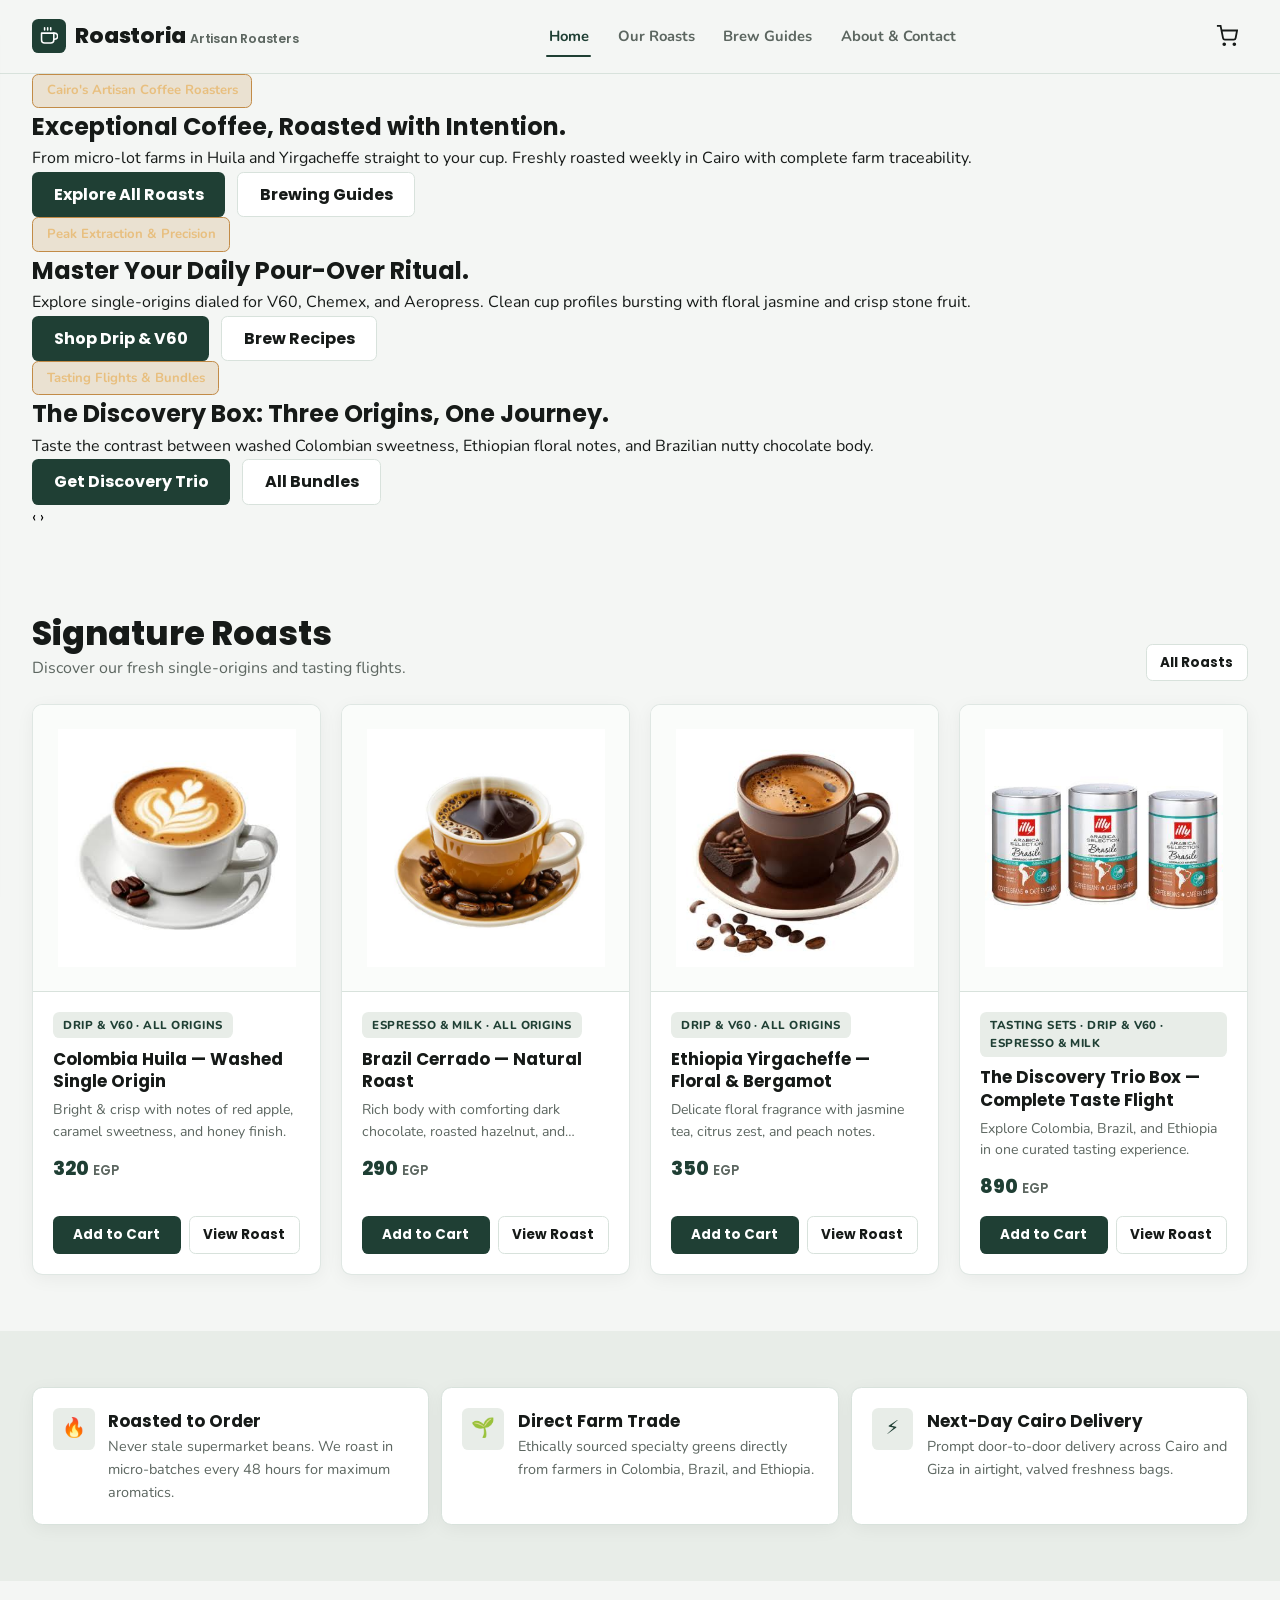
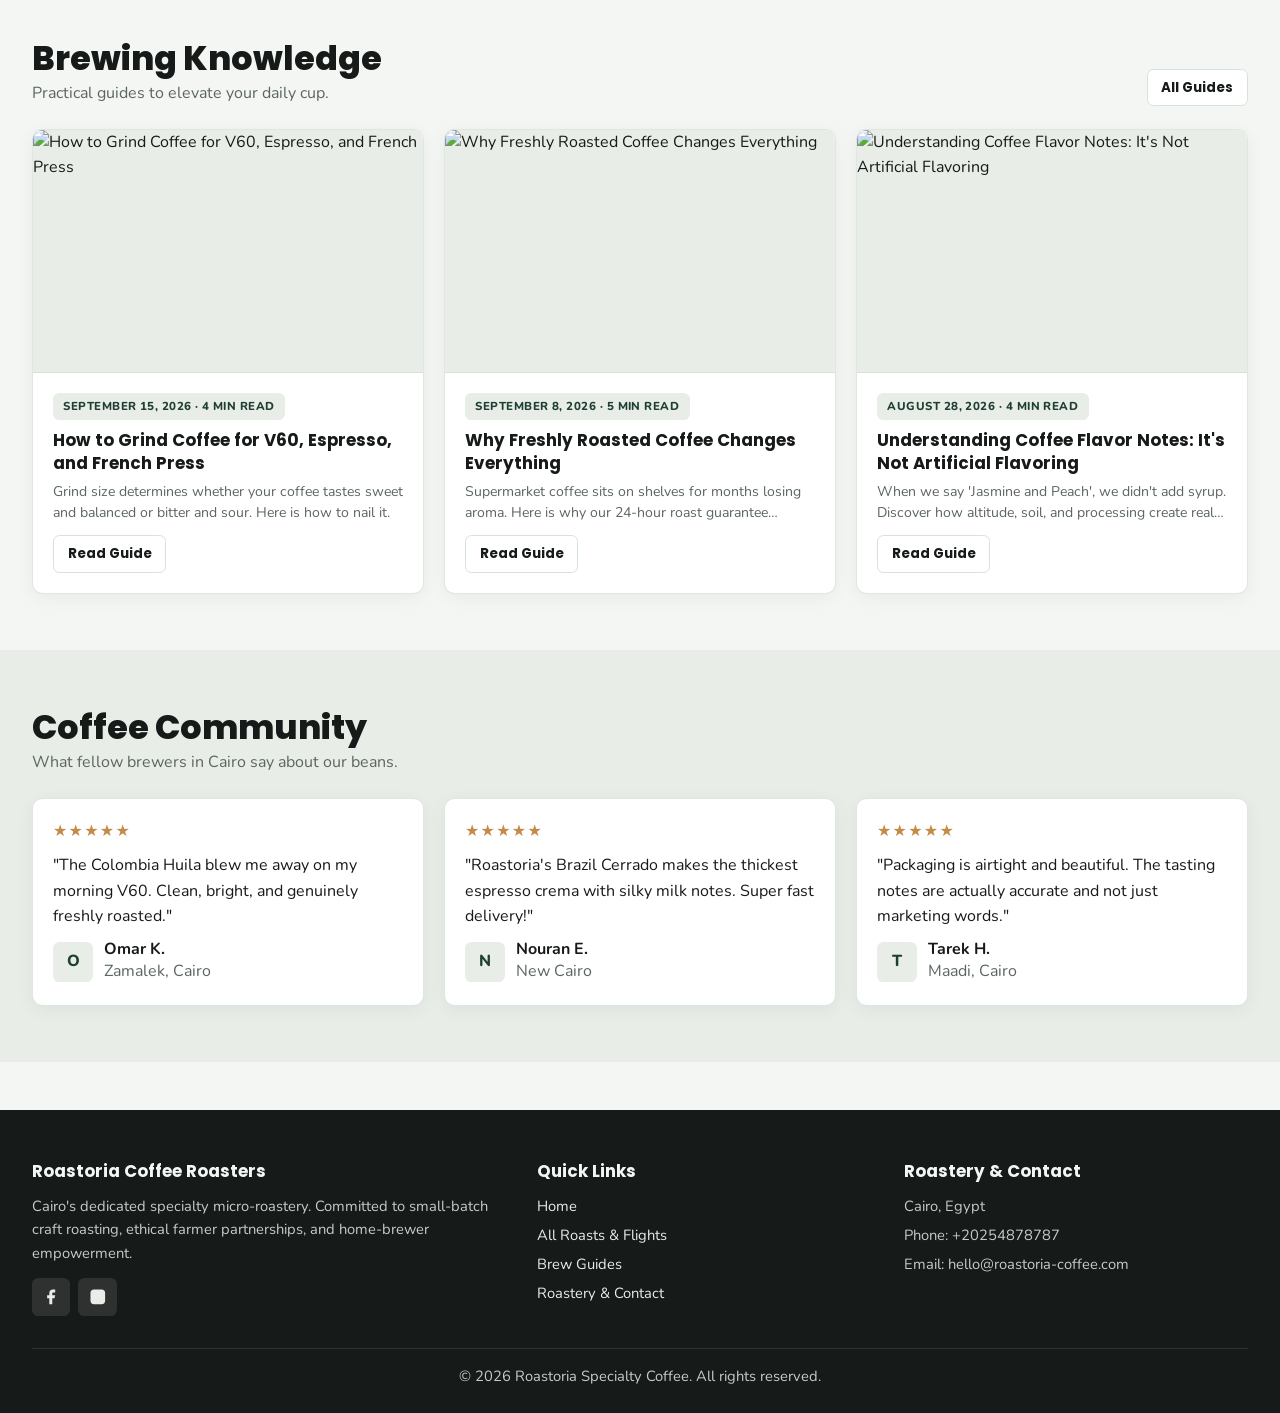
==== commit b26ca99c: "Add files via upload" ====
--- a/index.html
+++ b/index.html
@@ -67,51 +67,57 @@
   </nav>
 
   <main id="main">
-    <!-- Modern Split-Hero Section -->
-    <section class="hero hero--split">
+    <!-- Dynamic Animated Hero Slider -->
+    <section class="hero">
       <div class="container">
-        <div class="hero__grid">
-          <div class="hero__content-box">
-            <div class="eyebrow">
-              <span class="eyebrow__dot"></span> Cairo’s Specialty Micro-Roastery
-            </div>
-            <h1>Artisan Coffee, Roasted with Intention.</h1>
-            <p>Direct farm-trade beans from Huila and Yirgacheffe, roasted in small batches every 48 hours for peak sweetness, clarity, and floral aromatics.</p>
-            
-            <div class="hero__actions">
-              <a href="products.html" class="btn btn--primary">Explore All Roasts</a>
-              <a href="articles.html" class="btn btn--ghost">Brewing Guides</a>
-            </div>
-
-            <div class="hero__stats">
-              <div class="stat">
-                <strong>86+</strong>
-                <span>Specialty Grade</span>
-              </div>
-              <div class="stat__divider"></div>
-              <div class="stat">
-                <strong>48h</strong>
-                <span>Roast Freshness</span>
-              </div>
-              <div class="stat__divider"></div>
-              <div class="stat">
-                <strong>100%</strong>
-                <span>Arabica Traceable</span>
-              </div>
-            </div>
-          </div>
-
-          <div class="hero__visual">
-            <div class="hero__img-frame">
-              <img src="https://images.unsplash.com/photo-1447933601403-0c6688de566e?auto=format&fit=crop&w=1200&q=80" alt="Freshly Roasted Specialty Coffee Beans">
-              <div class="hero__float-badge">
-                <span class="badge-icon">☕</span>
-                <div>
-                  <h4>Batch #104 Active</h4>
-                  <small>Dispatched weekly across Cairo</small>
-                </div>
-              </div>
-            </div>
+        <div class="hero__slider" id="heroSlider" aria-roledescription="carousel" aria-label="Featured Highlights">
+          <!-- Slide 1 -->
+          <div class="hero__slide is-active" style="background-image: url('https://images.unsplash.com/photo-1447933601403-0c6688de566e?auto=format&fit=crop&w=1600&q=80');">
+            <div class="hero__content">
+              <span class="eyebrow">Cairo's Artisan Coffee Roasters</span>
+              <h1>Exceptional Coffee, Roasted with Intention.</h1>
+              <p>From micro-lot farms in Huila and Yirgacheffe straight to your cup. Freshly roasted weekly in Cairo with complete farm traceability.</p>
+              <div style="display: flex; gap: 0.75rem; flex-wrap: wrap;">
+                <a href="products.html" class="btn btn--primary">Explore All Roasts</a>
+                <a href="articles.html" class="btn btn--ghost">Brewing Guides</a>
+              </div>
+            </div>
+          </div>
+
+          <!-- Slide 2 -->
+          <div class="hero__slide" style="background-image: url('https://images.unsplash.com/photo-1514432324607-a09d9b4aefdd?auto=format&fit=crop&w=1600&q=80');">
+            <div class="hero__content">
+              <span class="eyebrow">Peak Extraction & Precision</span>
+              <h1>Master Your Daily Pour-Over Ritual.</h1>
+              <p>Explore single-origins dialed for V60, Chemex, and Aeropress. Clean cup profiles bursting with floral jasmine and crisp stone fruit.</p>
+              <div style="display: flex; gap: 0.75rem; flex-wrap: wrap;">
+                <a href="products.html?filter=drip" class="btn btn--primary">Shop Drip & V60</a>
+                <a href="articles.html" class="btn btn--ghost">Brew Recipes</a>
+              </div>
+            </div>
+          </div>
+
+          <!-- Slide 3 -->
+          <div class="hero__slide" style="background-image: url('https://images.unsplash.com/photo-1495474472287-4d71bcdd2085?auto=format&fit=crop&w=1600&q=80');">
+            <div class="hero__content">
+              <span class="eyebrow">Tasting Flights & Bundles</span>
+              <h1>The Discovery Box: Three Origins, One Journey.</h1>
+              <p>Taste the contrast between washed Colombian sweetness, Ethiopian floral notes, and Brazilian nutty chocolate body.</p>
+              <div style="display: flex; gap: 0.75rem; flex-wrap: wrap;">
+                <a href="product.html?id=4" class="btn btn--primary">Get Discovery Trio</a>
+                <a href="products.html" class="btn btn--ghost">All Bundles</a>
+              </div>
+            </div>
+          </div>
+
+          <!-- Navigation Controls -->
+          <button type="button" class="slider-arrow slider-arrow--prev" id="slidePrev" aria-label="Previous slide">‹</button>
+          <button type="button" class="slider-arrow slider-arrow--next" id="slideNext" aria-label="Next slide">›</button>
+
+          <div class="slider-dots" id="sliderDots" role="tablist" aria-label="Slider navigation">
+            <button type="button" class="slider-dot is-active" data-slide="0" aria-label="Go to slide 1"></button>
+            <button type="button" class="slider-dot" data-slide="1" aria-label="Go to slide 2"></button>
+            <button type="button" class="slider-dot" data-slide="2" aria-label="Go to slide 3"></button>
           </div>
         </div>
       </div>
@@ -248,7 +254,6 @@
           <a href="articles.html" class="btn btn--ghost btn--sm">All Guides</a>
         </div>
         <div class="grid grid--3" id="articlesGrid">
-          <!-- Guide 1 -->
           <article class="article-card">
             <a href="article.html?id=1" class="article-card__media">
               <img src="https://images.unsplash.com/photo-1514432324607-a09d9b4aefdd?auto=format&fit=crop&w=800&q=75" alt="How to Grind Coffee" loading="lazy">
@@ -262,7 +267,6 @@
               </div>
             </div>
           </article>
-          <!-- Guide 2 -->
           <article class="article-card">
             <a href="article.html?id=2" class="article-card__media">
               <img src="https://images.unsplash.com/photo-1447933601403-0c6688de566e?auto=format&fit=crop&w=800&q=75" alt="Freshly Roasted Coffee" loading="lazy">
@@ -276,7 +280,6 @@
               </div>
             </div>
           </article>
-          <!-- Guide 3 -->
           <article class="article-card">
             <a href="article.html?id=3" class="article-card__media">
               <img src="https://images.unsplash.com/photo-1495474472287-4d71bcdd2085?auto=format&fit=crop&w=800&q=75" alt="Flavor Notes" loading="lazy">
@@ -294,7 +297,7 @@
       </div>
     </section>
 
-    <!-- Reviews -->
+    <!-- Community Reviews -->
     <section class="section section--alt">
       <div class="container">
         <div class="section__head">
@@ -381,7 +384,7 @@
           <ul>
             <li><a href="index.html">Home</a></li>
             <li><a href="products.html">All Roasts & Flights</a></li>
-            <li><a href="articles.html">Brewing Guides</a></li>
+            <li><a href="articles.html">Brew Guides</a></li>
             <li><a href="about.html">Roastery & Contact</a></li>
           </ul>
         </div>
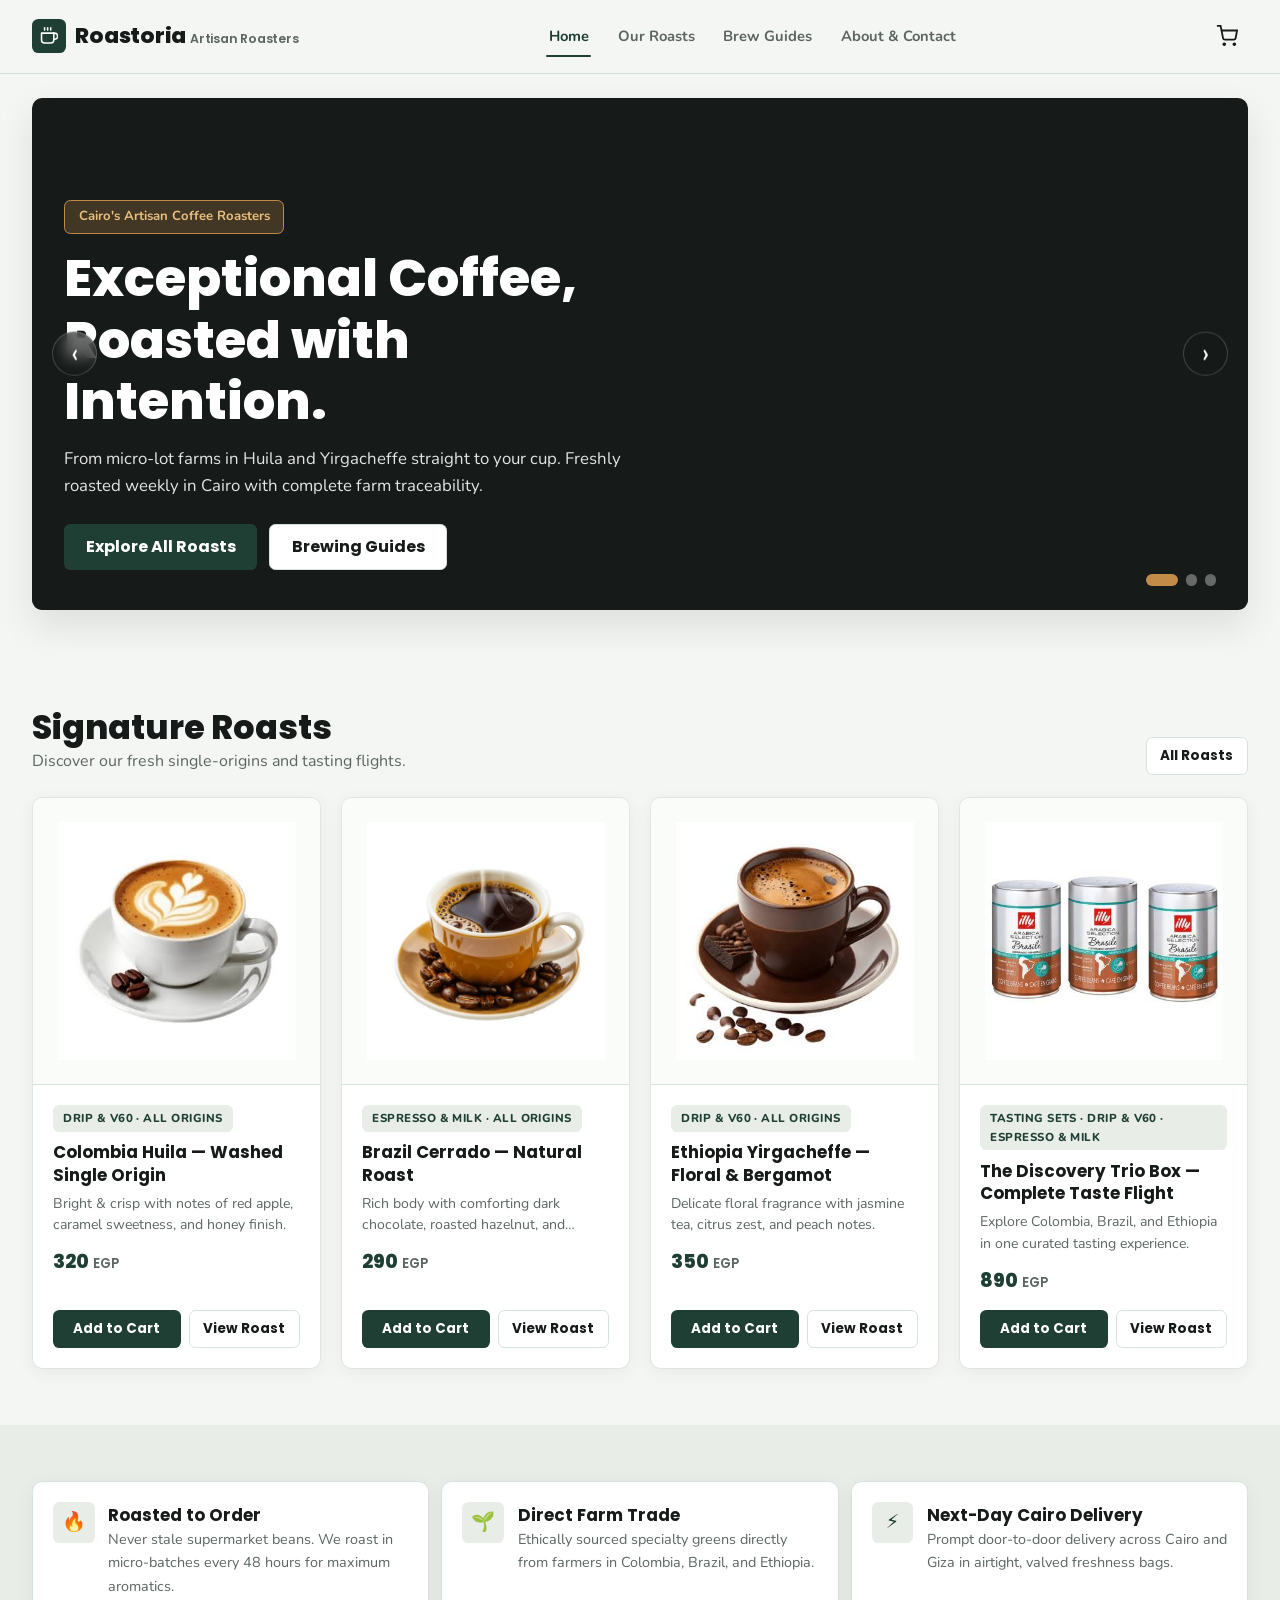
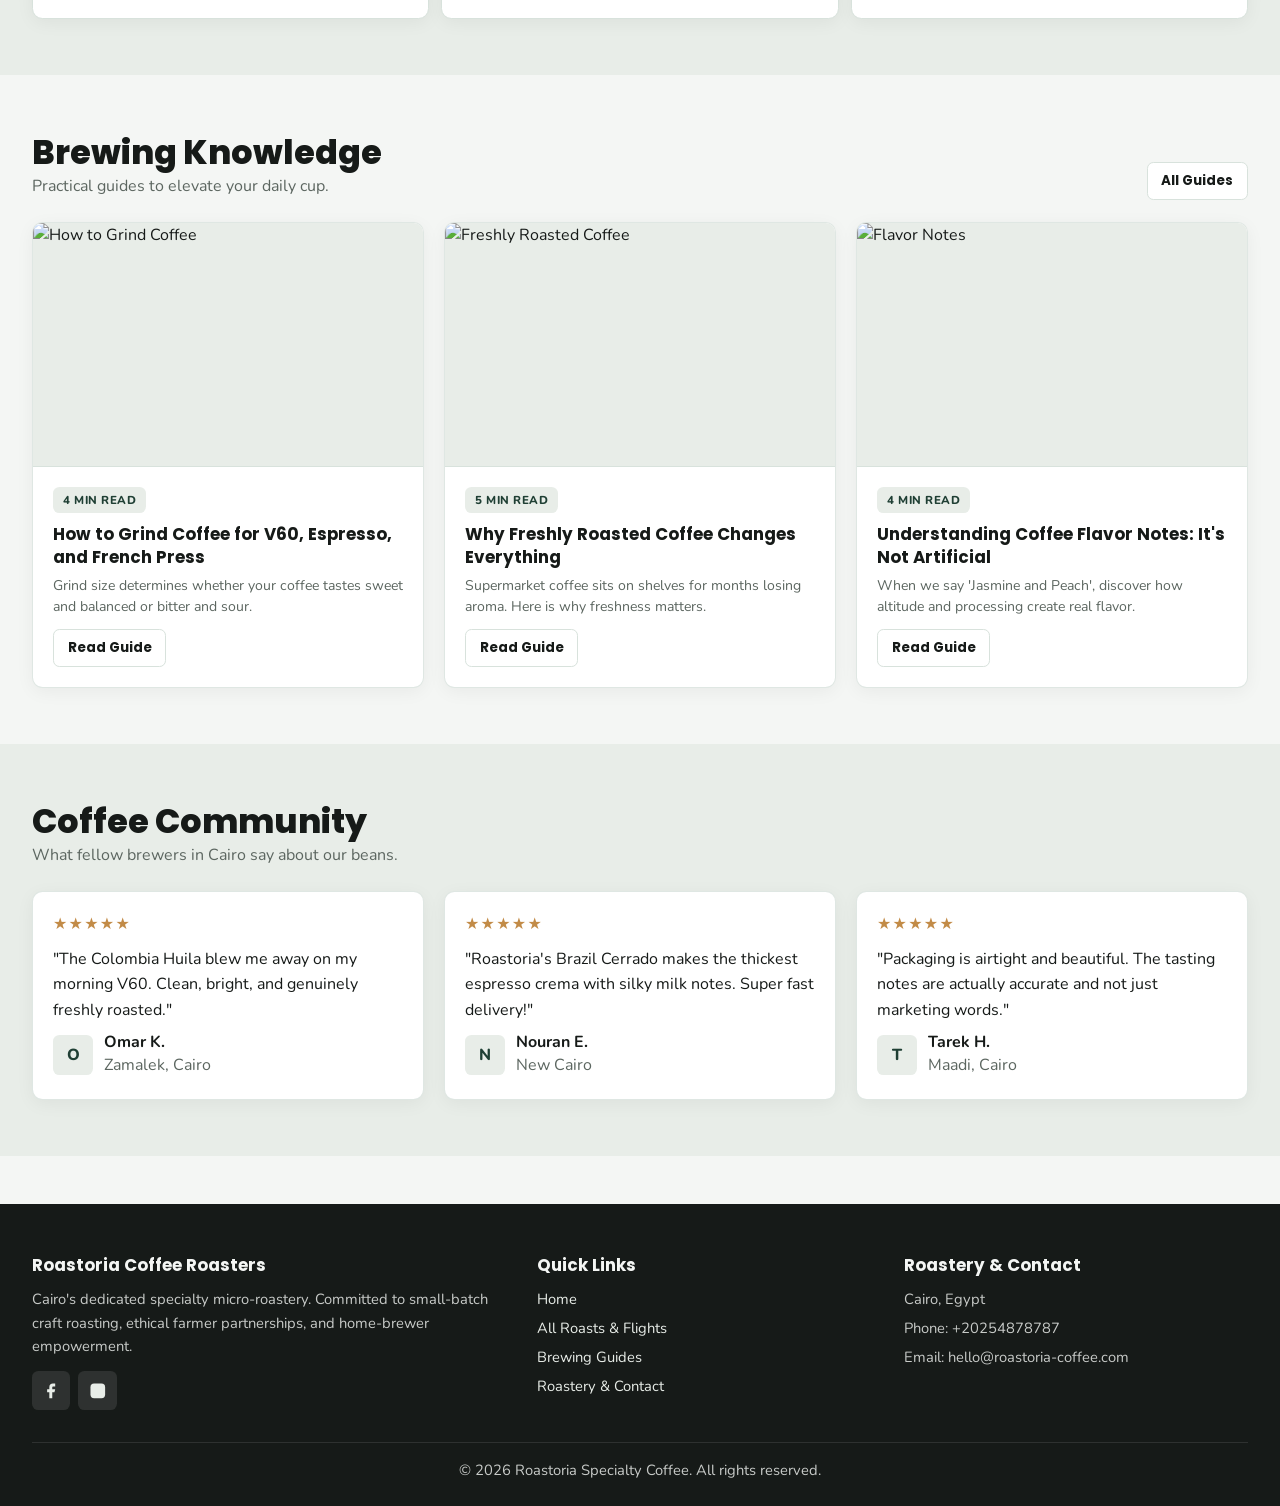
==== commit 27764197: "Add files via upload" ====
--- a/index.html
+++ b/index.html
@@ -9,6 +9,116 @@
   <link rel="preconnect" href="https://fonts.gstatic.com" crossorigin>
   <link href="https://fonts.googleapis.com/css2?family=Nunito:wght@400;600;700;800&family=Poppins:wght@600;700;800&display=swap" rel="stylesheet">
   <link rel="stylesheet" href="css/style.css">
+
+  <!-- إصلاح فوري ومباشر لضبط السلايدر ومنع تكدس الشرائح -->
+  <style>
+    .hero {
+      padding: 1.5rem 0 2.5rem;
+    }
+    .hero__slider {
+      position: relative;
+      overflow: hidden;
+      border-radius: var(--radius, 0.65rem);
+      min-height: 28rem;
+      height: 28rem;
+      background: #161A18;
+      box-shadow: 0 16px 36px rgba(22, 26, 24, 0.10);
+    }
+    @media (min-width: 720px) {
+      .hero__slider {
+        min-height: 32rem;
+        height: 32rem;
+      }
+    }
+    .hero__slide {
+      position: absolute !important;
+      inset: 0 !important;
+      width: 100% !important;
+      height: 100% !important;
+      background-position: center !important;
+      background-size: cover !important;
+      background-repeat: no-repeat !important;
+      display: flex !important;
+      align-items: flex-end !important;
+      opacity: 0;
+      visibility: hidden;
+      transition: opacity 0.8s ease-in-out, visibility 0.8s ease-in-out;
+      z-index: 1;
+    }
+    .hero__slide.is-active {
+      opacity: 1 !important;
+      visibility: visible !important;
+      z-index: 2 !important;
+    }
+    .hero__slide::after {
+      content: "";
+      position: absolute;
+      inset: 0;
+      background: linear-gradient(
+        to top,
+        rgba(22, 26, 24, 0.95) 10%,
+        rgba(22, 26, 24, 0.50) 60%,
+        rgba(22, 26, 24, 0.25)
+      );
+      z-index: 1;
+    }
+    .hero__content {
+      position: relative;
+      z-index: 3;
+      padding: 2.5rem 2rem;
+      color: #FFFFFF;
+      max-width: 42rem;
+    }
+    .slider-arrow {
+      position: absolute;
+      top: 50%;
+      transform: translateY(-50%);
+      z-index: 10;
+      width: 2.8rem;
+      height: 2.8rem;
+      border-radius: 50%;
+      background: rgba(22, 26, 24, 0.55);
+      backdrop-filter: blur(8px);
+      color: #FFFFFF;
+      font-size: 1.8rem;
+      display: flex;
+      align-items: center;
+      justify-content: center;
+      cursor: pointer;
+      border: 1px solid rgba(255, 255, 255, 0.2);
+      transition: all 0.2s ease;
+      user-select: none;
+    }
+    .slider-arrow:hover {
+      background: #1F3F34;
+      border-color: #C28B47;
+      transform: translateY(-50%) scale(1.08);
+    }
+    .slider-arrow--prev { left: 1.25rem; }
+    .slider-arrow--next { right: 1.25rem; }
+    .slider-dots {
+      position: absolute;
+      bottom: 1.5rem;
+      right: 2rem;
+      z-index: 10;
+      display: flex;
+      gap: 0.5rem;
+    }
+    .slider-dot {
+      width: 0.7rem;
+      height: 0.7rem;
+      border-radius: 999px;
+      background: rgba(255, 255, 255, 0.35);
+      border: 0;
+      cursor: pointer;
+      transition: all 0.3s ease;
+      padding: 0;
+    }
+    .slider-dot.is-active {
+      width: 2rem;
+      background: #C28B47;
+    }
+  </style>
 </head>
 <body>
   <a href="#main" class="skip-link">Skip to content</a>
@@ -67,10 +177,10 @@
   </nav>
 
   <main id="main">
-    <!-- Dynamic Animated Hero Slider -->
+    <!-- Hero Slider -->
     <section class="hero">
       <div class="container">
-        <div class="hero__slider" id="heroSlider" aria-roledescription="carousel" aria-label="Featured Highlights">
+        <div class="hero__slider" id="heroSlider" aria-label="Featured Highlights">
           <!-- Slide 1 -->
           <div class="hero__slide is-active" style="background-image: url('https://images.unsplash.com/photo-1447933601403-0c6688de566e?auto=format&fit=crop&w=1600&q=80');">
             <div class="hero__content">
@@ -87,11 +197,11 @@
           <!-- Slide 2 -->
           <div class="hero__slide" style="background-image: url('https://images.unsplash.com/photo-1514432324607-a09d9b4aefdd?auto=format&fit=crop&w=1600&q=80');">
             <div class="hero__content">
-              <span class="eyebrow">Peak Extraction & Precision</span>
+              <span class="eyebrow">Precision Extraction</span>
               <h1>Master Your Daily Pour-Over Ritual.</h1>
               <p>Explore single-origins dialed for V60, Chemex, and Aeropress. Clean cup profiles bursting with floral jasmine and crisp stone fruit.</p>
               <div style="display: flex; gap: 0.75rem; flex-wrap: wrap;">
-                <a href="products.html?filter=drip" class="btn btn--primary">Shop Drip & V60</a>
+                <a href="products.html" class="btn btn--primary">Shop Drip & V60</a>
                 <a href="articles.html" class="btn btn--ghost">Brew Recipes</a>
               </div>
             </div>
@@ -100,24 +210,24 @@
           <!-- Slide 3 -->
           <div class="hero__slide" style="background-image: url('https://images.unsplash.com/photo-1495474472287-4d71bcdd2085?auto=format&fit=crop&w=1600&q=80');">
             <div class="hero__content">
-              <span class="eyebrow">Tasting Flights & Bundles</span>
-              <h1>The Discovery Box: Three Origins, One Journey.</h1>
+              <span class="eyebrow">Curated Tasting Sets</span>
+              <h1>The Discovery Box: Three Origins, One Flight.</h1>
               <p>Taste the contrast between washed Colombian sweetness, Ethiopian floral notes, and Brazilian nutty chocolate body.</p>
               <div style="display: flex; gap: 0.75rem; flex-wrap: wrap;">
                 <a href="product.html?id=4" class="btn btn--primary">Get Discovery Trio</a>
-                <a href="products.html" class="btn btn--ghost">All Bundles</a>
-              </div>
-            </div>
-          </div>
-
-          <!-- Navigation Controls -->
+                <a href="products.html" class="btn btn--ghost">All Roasts</a>
+              </div>
+            </div>
+          </div>
+
+          <!-- Controls -->
           <button type="button" class="slider-arrow slider-arrow--prev" id="slidePrev" aria-label="Previous slide">‹</button>
           <button type="button" class="slider-arrow slider-arrow--next" id="slideNext" aria-label="Next slide">›</button>
 
-          <div class="slider-dots" id="sliderDots" role="tablist" aria-label="Slider navigation">
-            <button type="button" class="slider-dot is-active" data-slide="0" aria-label="Go to slide 1"></button>
-            <button type="button" class="slider-dot" data-slide="1" aria-label="Go to slide 2"></button>
-            <button type="button" class="slider-dot" data-slide="2" aria-label="Go to slide 3"></button>
+          <div class="slider-dots" id="sliderDots">
+            <button type="button" class="slider-dot is-active" data-slide="0" aria-label="Slide 1"></button>
+            <button type="button" class="slider-dot" data-slide="1" aria-label="Slide 2"></button>
+            <button type="button" class="slider-dot" data-slide="2" aria-label="Slide 3"></button>
           </div>
         </div>
       </div>
@@ -384,7 +494,7 @@
           <ul>
             <li><a href="index.html">Home</a></li>
             <li><a href="products.html">All Roasts & Flights</a></li>
-            <li><a href="articles.html">Brew Guides</a></li>
+            <li><a href="articles.html">Brewing Guides</a></li>
             <li><a href="about.html">Roastery & Contact</a></li>
           </ul>
         </div>
@@ -407,5 +517,85 @@
 
   <!-- Scripts -->
   <script src="js/main.js"></script>
+
+  <!-- Inline Slider Controller (تفعيل فوري مباشر بدون تأخير) -->
+  <script>
+    (function () {
+      function startSlider() {
+        const slider = document.getElementById("heroSlider");
+        if (!slider) return;
+
+        const slides = slider.querySelectorAll(".hero__slide");
+        const dots = slider.querySelectorAll(".slider-dot");
+        const prevBtn = document.getElementById("slidePrev");
+        const nextBtn = document.getElementById("slideNext");
+
+        if (slides.length <= 1) return;
+
+        let currentIndex = 0;
+        let timer = null;
+
+        function goToSlide(index) {
+          slides[currentIndex].classList.remove("is-active");
+          if (dots[currentIndex]) dots[currentIndex].classList.remove("is-active");
+
+          currentIndex = (index + slides.length) % slides.length;
+
+          slides[currentIndex].classList.add("is-active");
+          if (dots[currentIndex]) dots[currentIndex].classList.add("is-active");
+        }
+
+        function next() {
+          goToSlide(currentIndex + 1);
+        }
+
+        function prev() {
+          goToSlide(currentIndex - 1);
+        }
+
+        function play() {
+          pause();
+          timer = setInterval(next, 5000);
+        }
+
+        function pause() {
+          if (timer) clearInterval(timer);
+        }
+
+        if (nextBtn) {
+          nextBtn.addEventListener("click", function () {
+            next();
+            play();
+          });
+        }
+
+        if (prevBtn) {
+          prevBtn.addEventListener("click", function () {
+            prev();
+            play();
+          });
+        }
+
+        dots.forEach(function (dot) {
+          dot.addEventListener("click", function () {
+            const idx = parseInt(dot.dataset.slide, 10);
+            goToSlide(idx);
+            play();
+          });
+        });
+
+        slider.addEventListener("mouseenter", pause);
+        slider.addEventListener("mouseleave", play);
+
+        play();
+      }
+
+      if (document.readyState === "loading") {
+        document.addEventListener("DOMContentLoaded", startSlider);
+      } else {
+        startSlider();
+      }
+    })();
+  </script>
 </body>
 </html>
--- a/css/style.css
+++ b/css/style.css
@@ -313,195 +313,145 @@
   font-size: 0.84rem;
 }
 
-/* ===== Modern Split Hero (Roastoria Distinct Identity) ===== */
-.hero--split {
+/* ===== Animated Hero Slider ===== */
+.hero {
   padding: 1.5rem 0 2.5rem;
 }
 
-.hero__grid {
-  display: grid;
-  grid-template-columns: 1fr;
-  gap: 2rem;
-  background: linear-gradient(135deg, #142B23 0%, #1F3F34 60%, #16241F 100%);
-  border-radius: calc(var(--radius) * 1.5);
-  padding: 2.2rem 1.75rem;
-  box-shadow: var(--shadow);
-  border: 1px solid rgba(216, 226, 220, 0.15);
+.hero__slider {
   position: relative;
   overflow: hidden;
-}
-
-.hero__grid::before {
+  border-radius: var(--radius);
+  min-height: 30rem;
+  box-shadow: var(--shadow);
+  background: var(--ink);
+}
+
+.hero__slide {
+  position: absolute;
+  inset: 0;
+  background-position: center;
+  background-size: cover;
+  background-repeat: no-repeat;
+  display: grid;
+  align-items: end;
+  opacity: 0;
+  visibility: hidden;
+  transition: opacity 0.8s ease-in-out, visibility 0.8s ease-in-out, transform 0.8s ease;
+  transform: scale(1.03);
+}
+
+.hero__slide.is-active {
+  opacity: 1;
+  visibility: visible;
+  transform: scale(1);
+  z-index: 1;
+}
+
+.hero__slide::after {
   content: "";
   position: absolute;
-  top: -30%;
-  right: -20%;
-  width: 25rem;
-  height: 25rem;
-  background: radial-gradient(circle, rgba(194, 139, 71, 0.18) 0%, transparent 70%);
-  border-radius: 50%;
-  pointer-events: none;
-}
-
-.hero__content-box {
-  display: flex;
-  flex-direction: column;
-  justify-content: center;
+  inset: 0;
+  background: linear-gradient(
+    to top,
+    rgba(22, 26, 24, 0.94) 15%,
+    rgba(22, 26, 24, 0.55) 60%,
+    rgba(22, 26, 24, 0.25)
+  );
+}
+
+.hero__content {
+  position: relative;
   z-index: 2;
-}
-
-.hero__content-box h1 {
-  color: #FFFFFF;
-  font-size: clamp(2rem, 4.5vw, 3.2rem);
-  line-height: 1.15;
-  font-weight: 800;
-  margin: 0.85rem 0 1rem;
-}
-
-.hero__content-box p {
-  color: rgba(244, 246, 244, 0.88);
-  font-size: 1.05rem;
-  line-height: 1.65;
-  margin-bottom: 1.75rem;
-  max-width: 32rem;
+  padding: 2.5rem 1.75rem;
+  color: #fff;
+  max-width: 42rem;
 }
 
 .eyebrow {
   display: inline-flex;
   align-items: center;
-  gap: 0.5rem;
-  background: rgba(194, 139, 71, 0.2);
+  gap: 0.4rem;
+  background: rgba(194, 139, 71, 0.25);
   border: 1px solid var(--gold);
   color: #E8BF7F;
   padding: 0.35rem 0.85rem;
   border-radius: var(--radius-sm);
   font-size: 0.82rem;
   font-weight: 700;
-  width: fit-content;
-}
-
-.eyebrow__dot {
-  width: 0.5rem;
-  height: 0.5rem;
+  margin-bottom: 0.9rem;
+}
+
+.hero h1 {
+  font-size: clamp(1.8rem, 5vw, 3.2rem);
+  line-height: 1.2;
+  font-weight: 800;
+  margin-bottom: 0.85rem;
+}
+
+.hero p {
+  color: rgba(244, 246, 244, 0.92);
+  margin-bottom: 1.5rem;
+  font-size: 1.05rem;
+  line-height: 1.6;
+}
+
+/* Slider Controls */
+.slider-arrow {
+  position: absolute;
+  top: 50%;
+  transform: translateY(-50%);
+  z-index: 10;
+  width: 2.75rem;
+  height: 2.75rem;
   border-radius: 50%;
+  background: rgba(22, 26, 24, 0.45);
+  backdrop-filter: blur(8px);
+  color: #fff;
+  font-size: 1.8rem;
+  line-height: 1;
+  display: grid;
+  place-items: center;
+  transition: all 0.25s ease;
+  border: 1px solid rgba(255, 255, 255, 0.15);
+}
+
+.slider-arrow:hover {
+  background: var(--teal);
+  border-color: var(--teal);
+  transform: translateY(-50%) scale(1.08);
+}
+
+.slider-arrow--prev {
+  left: 1.25rem;
+}
+
+.slider-arrow--next {
+  right: 1.25rem;
+}
+
+.slider-dots {
+  position: absolute;
+  bottom: 1.25rem;
+  right: 1.75rem;
+  z-index: 10;
+  display: flex;
+  gap: 0.5rem;
+}
+
+.slider-dot {
+  width: 0.65rem;
+  height: 0.65rem;
+  border-radius: 999px;
+  background: rgba(255, 255, 255, 0.35);
+  transition: all 0.3s ease;
+  border: 0;
+  padding: 0;
+}
+
+.slider-dot.is-active {
+  width: 1.8rem;
   background: var(--gold);
-  display: inline-block;
-  box-shadow: 0 0 8px var(--gold);
-}
-
-.hero__actions {
-  display: flex;
-  flex-wrap: wrap;
-  gap: 0.85rem;
-  margin-bottom: 2.2rem;
-}
-
-.hero__actions .btn--primary {
-  background: var(--gold);
-  color: #161A18;
-  font-weight: 800;
-}
-
-.hero__actions .btn--primary:hover {
-  background: #d49c57;
-}
-
-.hero__actions .btn--ghost {
-  background: rgba(255, 255, 255, 0.08);
-  color: #FFFFFF;
-  border-color: rgba(255, 255, 255, 0.2);
-}
-
-.hero__actions .btn--ghost:hover {
-  background: rgba(255, 255, 255, 0.15);
-  border-color: #FFFFFF;
-}
-
-/* Quick Stats Row */
-.hero__stats {
-  display: flex;
-  align-items: center;
-  gap: 1.25rem;
-  padding-top: 1.5rem;
-  border-top: 1px solid rgba(255, 255, 255, 0.12);
-  flex-wrap: wrap;
-}
-
-.stat strong {
-  display: block;
-  color: #FFFFFF;
-  font-size: 1.35rem;
-  font-family: var(--font-heading);
-  line-height: 1.1;
-}
-
-.stat span {
-  color: rgba(244, 246, 244, 0.65);
-  font-size: 0.78rem;
-  text-transform: uppercase;
-  letter-spacing: 0.04em;
-  font-weight: 700;
-}
-
-.stat__divider {
-  width: 1px;
-  height: 2rem;
-  background: rgba(255, 255, 255, 0.15);
-}
-
-/* Visual Side */
-.hero__visual {
-  display: flex;
-  align-items: center;
-  justify-content: center;
-  position: relative;
-  z-index: 2;
-}
-
-.hero__img-frame {
-  position: relative;
-  width: 100%;
-  aspect-ratio: 4 / 3;
-  border-radius: var(--radius);
-  overflow: hidden;
-  box-shadow: 0 16px 40px rgba(0, 0, 0, 0.35);
-  border: 1px solid rgba(255, 255, 255, 0.1);
-}
-
-.hero__img-frame img {
-  width: 100%;
-  height: 100%;
-  object-fit: cover;
-}
-
-.hero__float-badge {
-  position: absolute;
-  bottom: 1rem;
-  left: 1rem;
-  right: 1rem;
-  background: rgba(20, 43, 35, 0.85);
-  backdrop-filter: blur(12px);
-  border: 1px solid rgba(255, 255, 255, 0.15);
-  padding: 0.75rem 1rem;
-  border-radius: var(--radius-sm);
-  display: flex;
-  align-items: center;
-  gap: 0.75rem;
-  color: #FFFFFF;
-}
-
-.badge-icon {
-  font-size: 1.3rem;
-}
-
-.hero__float-badge h4 {
-  font-size: 0.9rem;
-  line-height: 1.2;
-}
-
-.hero__float-badge small {
-  color: rgba(244, 246, 244, 0.7);
-  font-size: 0.75rem;
 }
 
 /* ===== Sections & Headings ===== */
@@ -544,7 +494,7 @@
   margin-top: 0.4rem;
 }
 
-/* ===== Grid & Cards ===== */
+/* ===== Grid & Floating Cards ===== */
 .grid {
   display: grid;
   gap: 1.25rem;
@@ -1131,6 +1081,14 @@
     grid-template-columns: repeat(2, 1fr);
   }
 
+  .hero__slider {
+    min-height: 33rem;
+  }
+
+  .hero__content {
+    padding: 3.5rem 3.5rem;
+  }
+
   .benefits {
     grid-template-columns: repeat(3, 1fr);
   }
@@ -1146,22 +1104,6 @@
   }
 }
 
-@media (min-width: 860px) {
-  .hero__grid {
-    grid-template-columns: 1.15fr 0.85fr;
-    padding: 3.5rem 3.5rem;
-    gap: 3rem;
-  }
-  .hero__img-frame {
-    aspect-ratio: 1 / 1;
-  }
-  .hero__float-badge {
-    bottom: 1.5rem;
-    left: 1.5rem;
-    right: auto;
-  }
-}
-
 @media (min-width: 1024px) {
   :root {
     --header: 4.6rem;
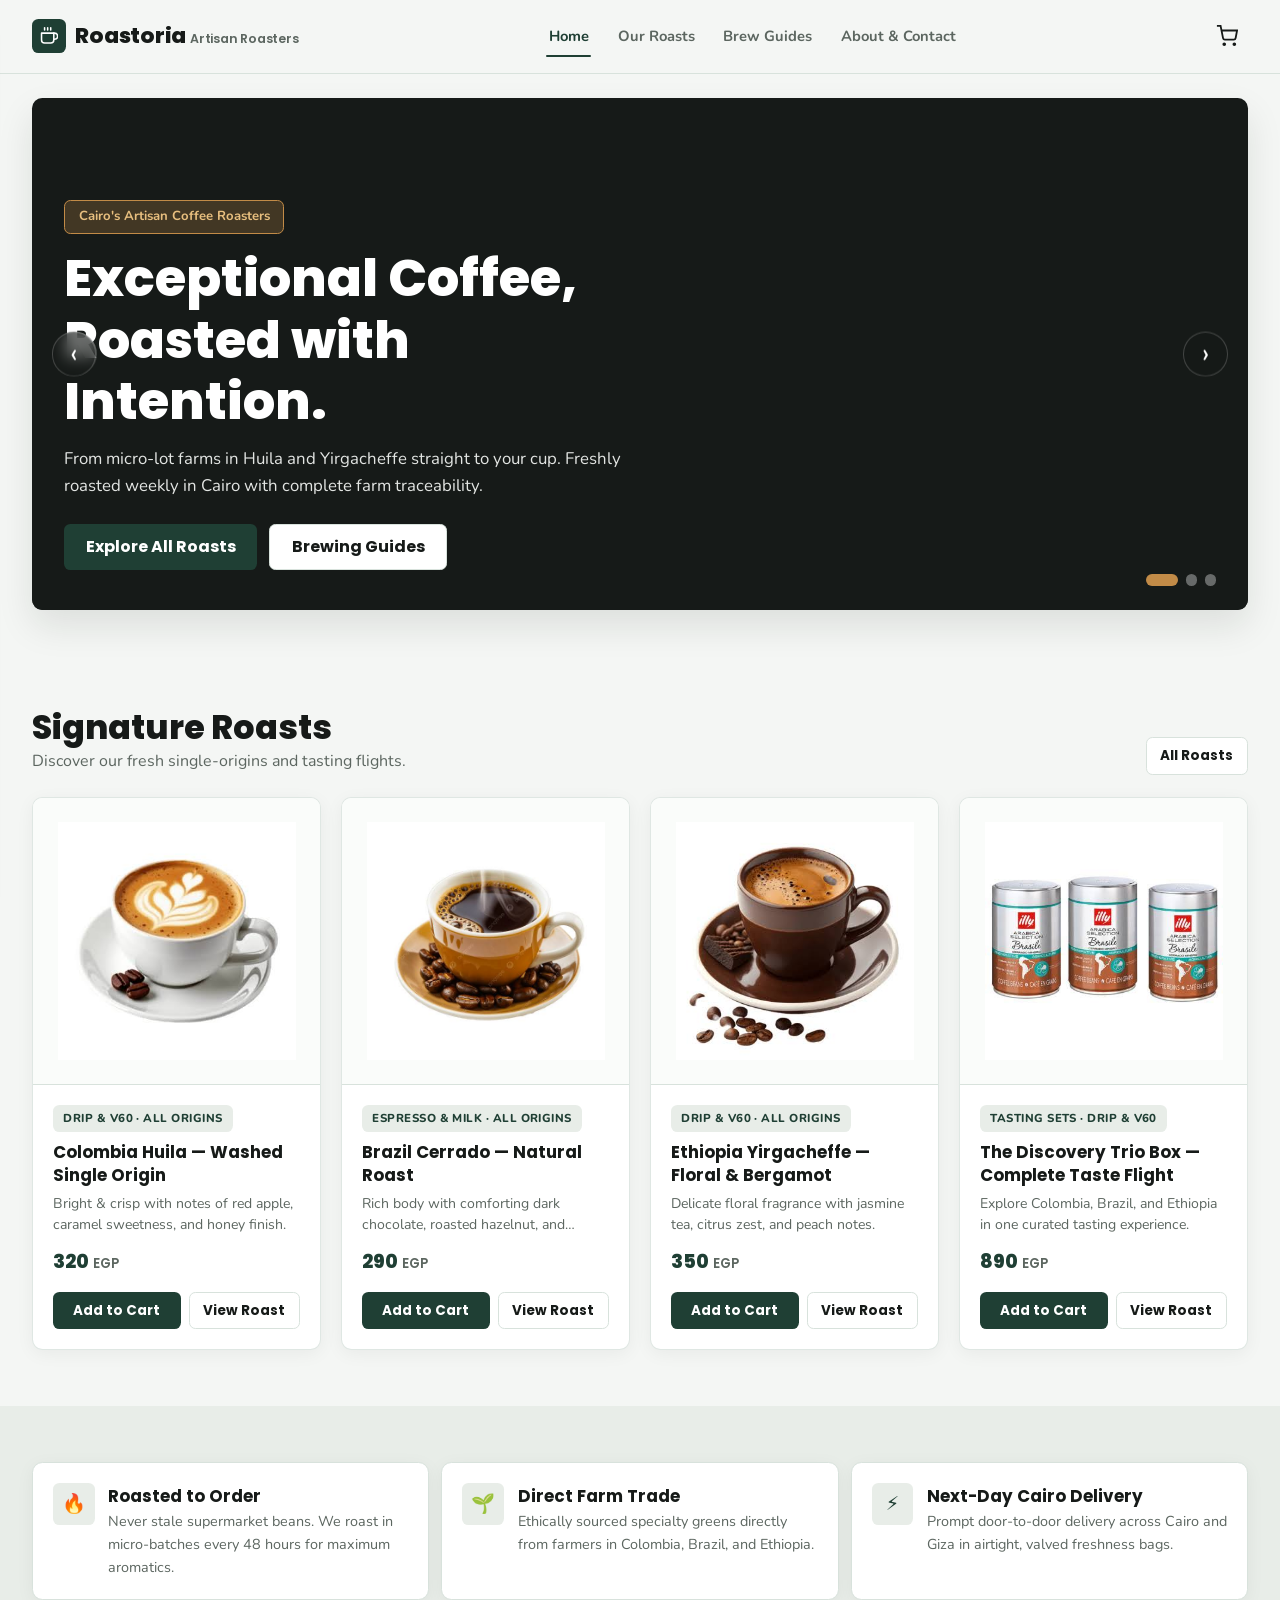
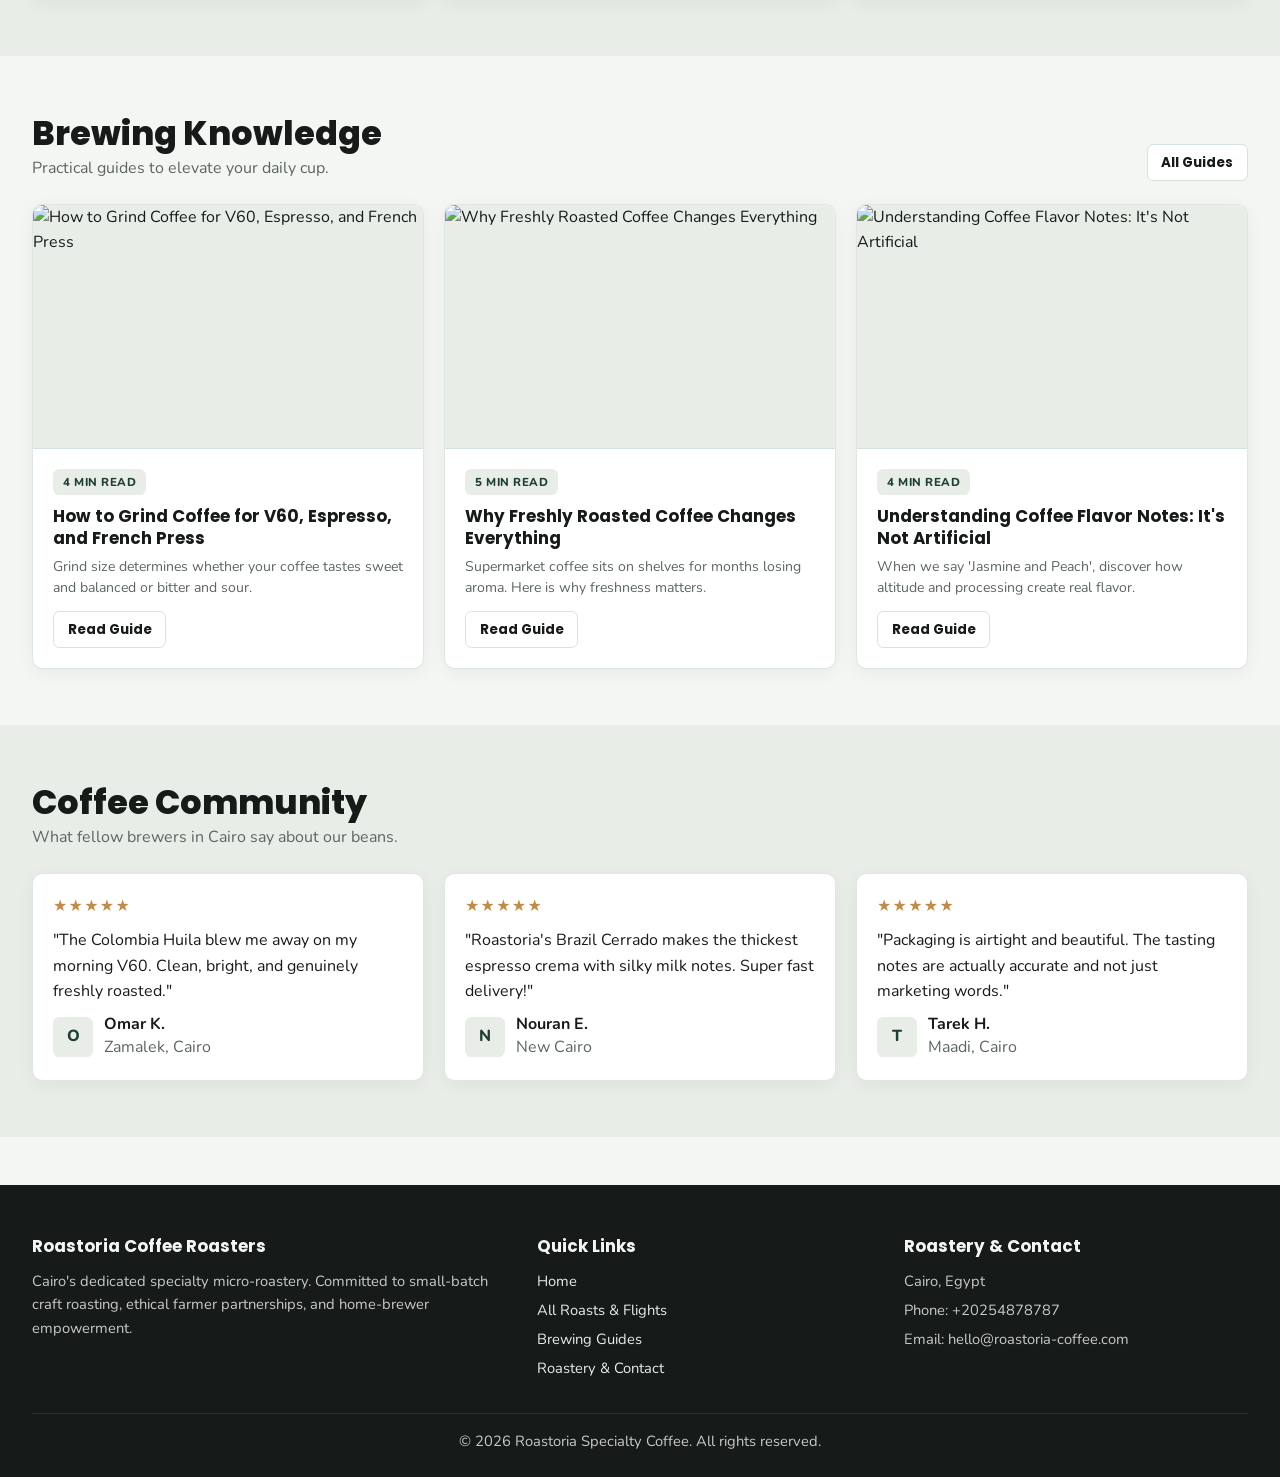
==== commit 4b6fe76a: "Add files via upload" ====
--- a/index.html
+++ b/index.html
@@ -10,7 +10,6 @@
   <link href="https://fonts.googleapis.com/css2?family=Nunito:wght@400;600;700;800&family=Poppins:wght@600;700;800&display=swap" rel="stylesheet">
   <link rel="stylesheet" href="css/style.css">
 
-  <!-- إصلاح فوري ومباشر لضبط السلايدر ومنع تكدس الشرائح -->
   <style>
     .hero {
       padding: 1.5rem 0 2.5rem;
@@ -479,16 +478,7 @@
         <div>
           <h3>Roastoria Coffee Roasters</h3>
           <p>Cairo's dedicated specialty micro-roastery. Committed to small-batch craft roasting, ethical farmer partnerships, and home-brewer empowerment.</p>
-          <div class="footer__social">
-            <a href="https://facebook.com" target="_blank" rel="noopener" aria-label="Facebook">
-              <svg viewBox="0 0 24 24"><path d="M18 2h-3a5 5 0 0 0-5 5v3H7v4h3v8h4v-8h3l1-4h-4V7a1 1 0 0 1 1-1h3z"></path></svg>
-            </a>
-            <a href="https://instagram.com" target="_blank" rel="noopener" aria-label="Instagram">
-              <svg viewBox="0 0 24 24"><rect x="2" y="2" width="20" height="20" rx="5" ry="5"></rect><path d="M16 11.37A4 4 0 1 1 12.63 8 4 4 0 0 1 16 11.37z"></path><line x1="17.5" y1="6.5" x2="17.51" y2="6.5"></line></svg>
-            </a>
-          </div>
-        </div>
-
+        </div>
         <div>
           <h3>Quick Links</h3>
           <ul>
@@ -498,7 +488,6 @@
             <li><a href="about.html">Roastery & Contact</a></li>
           </ul>
         </div>
-
         <div>
           <h3>Roastery & Contact</h3>
           <ul>
@@ -515,10 +504,8 @@
     </div>
   </footer>
 
-  <!-- Scripts -->
   <script src="js/main.js"></script>
 
-  <!-- Inline Slider Controller (تفعيل فوري مباشر بدون تأخير) -->
   <script>
     (function () {
       function startSlider() {
